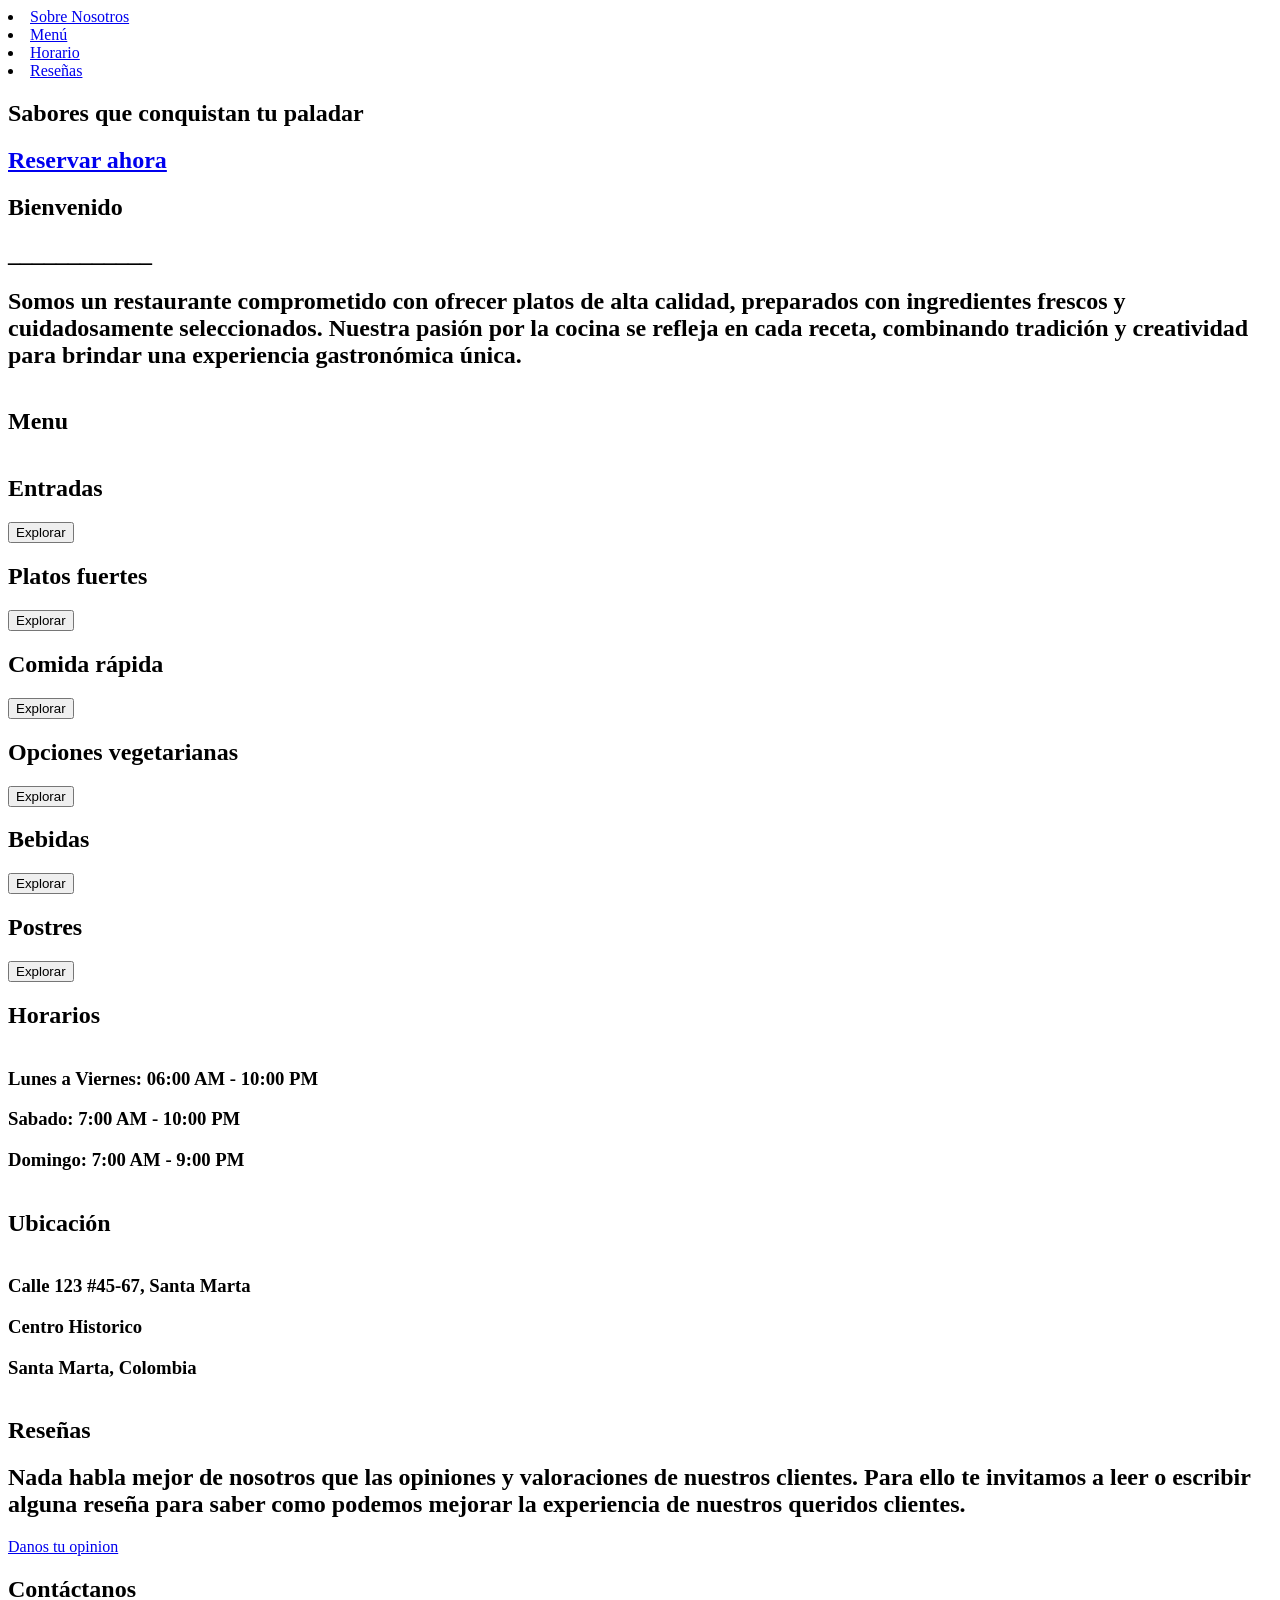
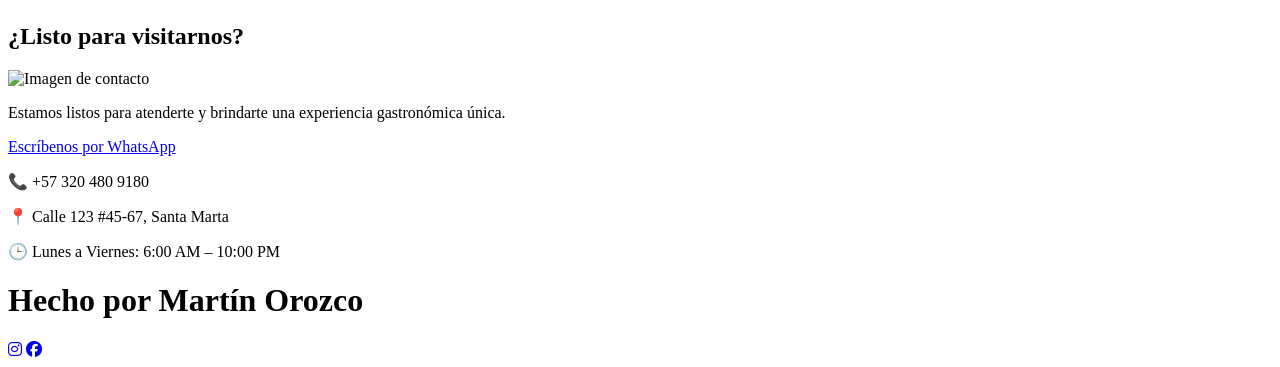
==== index.html @ 6fcb7ad1 "Add files via upload" ====
<html>
    <head>
<meta charset="UTF-8">
    <meta name="viewport" content="width=device-width, initial-scale=1.0">
     <title>Restaurante</title>
  <link rel="stylesheet" href="style/style.css">    
 <link rel="stylesheet" href="https://cdnjs.cloudflare.com/ajax/libs/font-awesome/6.5.1/css/all.min.css">
  <link rel="icon" href="imagenes/logo2.png">
</head>

    <header>

<img class="logo" src="imagenes/logo2.png" alt="">
<nav>
  <!--<li> <a href="">  inicio </a></li> -->
  <li> <a href="#about"> Sobre Nosotros </a> </li>
  <li> <a href="#menu">Menú </a></li>
  <li> <a href="#horario"> Horario </a></li>
  <li> <a href="#reseñas"> Reseñas </a></li>
  

</nav>
    </header>

    <body>
        <section class="inicio">
            <div>
          <!--   <h1>Restaurante Delicia</h1>-->
  <h2 class="titulo">Sabores que conquistan tu paladar</h2>
<a href="#contacto" class="btn">   <h2> Reservar ahora </h2> </a>
</div>       
</section>
   <section class="about" id="about">
        <div class="aboutp">
    
  <h1>Bienvenido</h1>
  <h1>____________</h1>
  

  <h2>
  Somos un restaurante comprometido con ofrecer platos de alta calidad, 
  preparados con ingredientes frescos y cuidadosamente seleccionados.
  Nuestra pasión por la cocina se refleja en cada receta, combinando
  tradición y creatividad para brindar una experiencia gastronómica única.
  </h2>

  </div>
  <img src="imagenes/cocineros.png" class="imagenposter" alt="">
</section>

<section class="menu menu_principal" id="menu">
  <h1>Menu</h1>
  <div class="comida">
  <div class="mincard">
<img src="imagenes/Comida entrada.jpg" class="foto" alt="">
<h1>Entradas</h1>

 <a href="Entradas.html"><button class="explorar">Explorar</button></a>
  </div>
    <div class="mincard">
<img src="imagenes/plato fuerte.webp" class="foto" alt="">
<h1>Platos fuertes</h1>

 <a href="platofuerte.html"><button class="explorar">Explorar</button></a>
  </div>
  </div>
  <div class="comida">
  
    <div class="mincard">
<img src="imagenes/comida rapida.webp" class="foto" alt="">
<h1>Comida rápida</h1>

 <a href="Comidarapida.html"><button class="explorar">Explorar</button></a>
  </div>
    <div class="mincard">
<img src="imagenes/vegetariano.avif" class="foto" alt="">
<h1>Opciones vegetarianas</h1>

 <a href="vegetariano.html"><button class="explorar">Explorar</button></a>
  </div>
  
  </div>
  
  
    <div class="comida">
  
    <div class="mincard">
<img src="imagenes/bebidas.jpg" class="foto" alt="">
<h1>Bebidas</h1>

 <a href="bebida.html"><button class="explorar">Explorar</button></a>
  </div>
    <div class="mincard">
<img src="imagenes/postres.jpg" class="foto" alt="">
<h1>Postres</h1>

 <a href="postres.html"><button class="explorar">Explorar</button></a>
  </div>
  
  </div>
</section>

<section class="informacion">
<section  class="info">
  <div class="card" id="horario">
    <h2>Horarios</h2>
 <div class="contenido">
 <img src="imagenes/Logo horario.png" class="cartel" alt="">  
  <div class="">
    <table>
      <thead> 
  <tr> <h3>Lunes a Viernes: 06:00 AM - 10:00 PM </h3></tr>
<tr> <h3>Sabado: 7:00 AM - 10:00 PM </h3></tr>
<tr> <h3>Domingo: 7:00 AM - 9:00 PM </h3></tr>  
</thead>
</table>
</div>
</div>
</div>
</section> 

<section  class="info">
  <div class="card">
   
  <h2>Ubicación</h2>
 <div class="contenido">
   <img src="imagenes/localizacion.png" class="cartel" alt="">
  <div class="">
    <table>
      <thead> 
  <tr><h3>Calle 123 #45-67, Santa Marta</h3></tr>
<tr> <h3> Centro Historico</h3></tr>
<tr>   <h3> Santa Marta, Colombia</h3></tr>  
</thead>
</table>
</div>
</div>
</div>
</section> 
</section>
<div>
  

 <section class="about" id="reseñas">
        
 
  <div>
   <img src="imagenes/Reseñas2.png" class="imagenposter" alt="">
  
   </div>

   <div class="about-content">
    
  <h1> Reseñas</h1>

  

  <h2>
Nada habla mejor de nosotros que las opiniones y valoraciones de nuestros clientes. Para ello te invitamos a leer o escribir alguna reseña para saber como podemos mejorar la experiencia de nuestros queridos clientes.
  
</h2>
  <a href="reseñas.html" class="btn "> Danos tu opinion</a>
  </div>
</section>






 <!-- <p>Nada habla mejor de nosotros que las opiniones y valoraciones de nuestros clientes. Para ello te invitamos a leer o escribir alguna reseña para saber como podemos mejorar la experiencia de nuestros queridos clientes.</p>
    <a href="reseñas.html" class="btn"> Danos tu opinion</a>
 

</div>
<div class="poster">
  <div>
  <img src="imagenes/Reseñas2.png" class="imgcontact" alt=""> -->






<section class="contacto">  
  <h1>Contáctanos</h1>
    <h1>¿Listo para visitarnos?</h1>
<div id="contacto" class="contact">
  
  <div class="contact-container">

    
<div>
    <img class="imgcontact" src="imagenes/Telefono.png"  alt="Imagen de contacto">
      <p class="mensaje">
      Estamos listos para atenderte y brindarte una experiencia gastronómica única.
    </p>

  
 <a href="https://web.whatsapp.com/"  class="btn whatsapp">
   Escríbenos por WhatsApp
</a>
 
   
</div>
  </div>
 <div class="datos">
    <div class="data">
   <p>📞 +57 320 480 9180</p>
   </div>
   <div class="data">
    <p>📍 Calle 123 #45-67, Santa Marta</p>
    </div>
    <div class="data">
    <p>🕒 Lunes a Viernes: 6:00 AM – 10:00 PM</p>
</div>
</div>
 


   
</div>
</section>


    </body>
    <footer>
        <h1>Hecho por Martín Orozco</h1>
<div class="redes">
 <a href="https://www.instagram.com/estebanorozcocabra/"><li class="fa-brands fa-instagram">   </li></a>
 <a href="https://www.facebook.com/profile.php?id=61590106241852"> <li class="fa-brands fa-facebook">  </li></a>
</div>
      </footer>
</html>
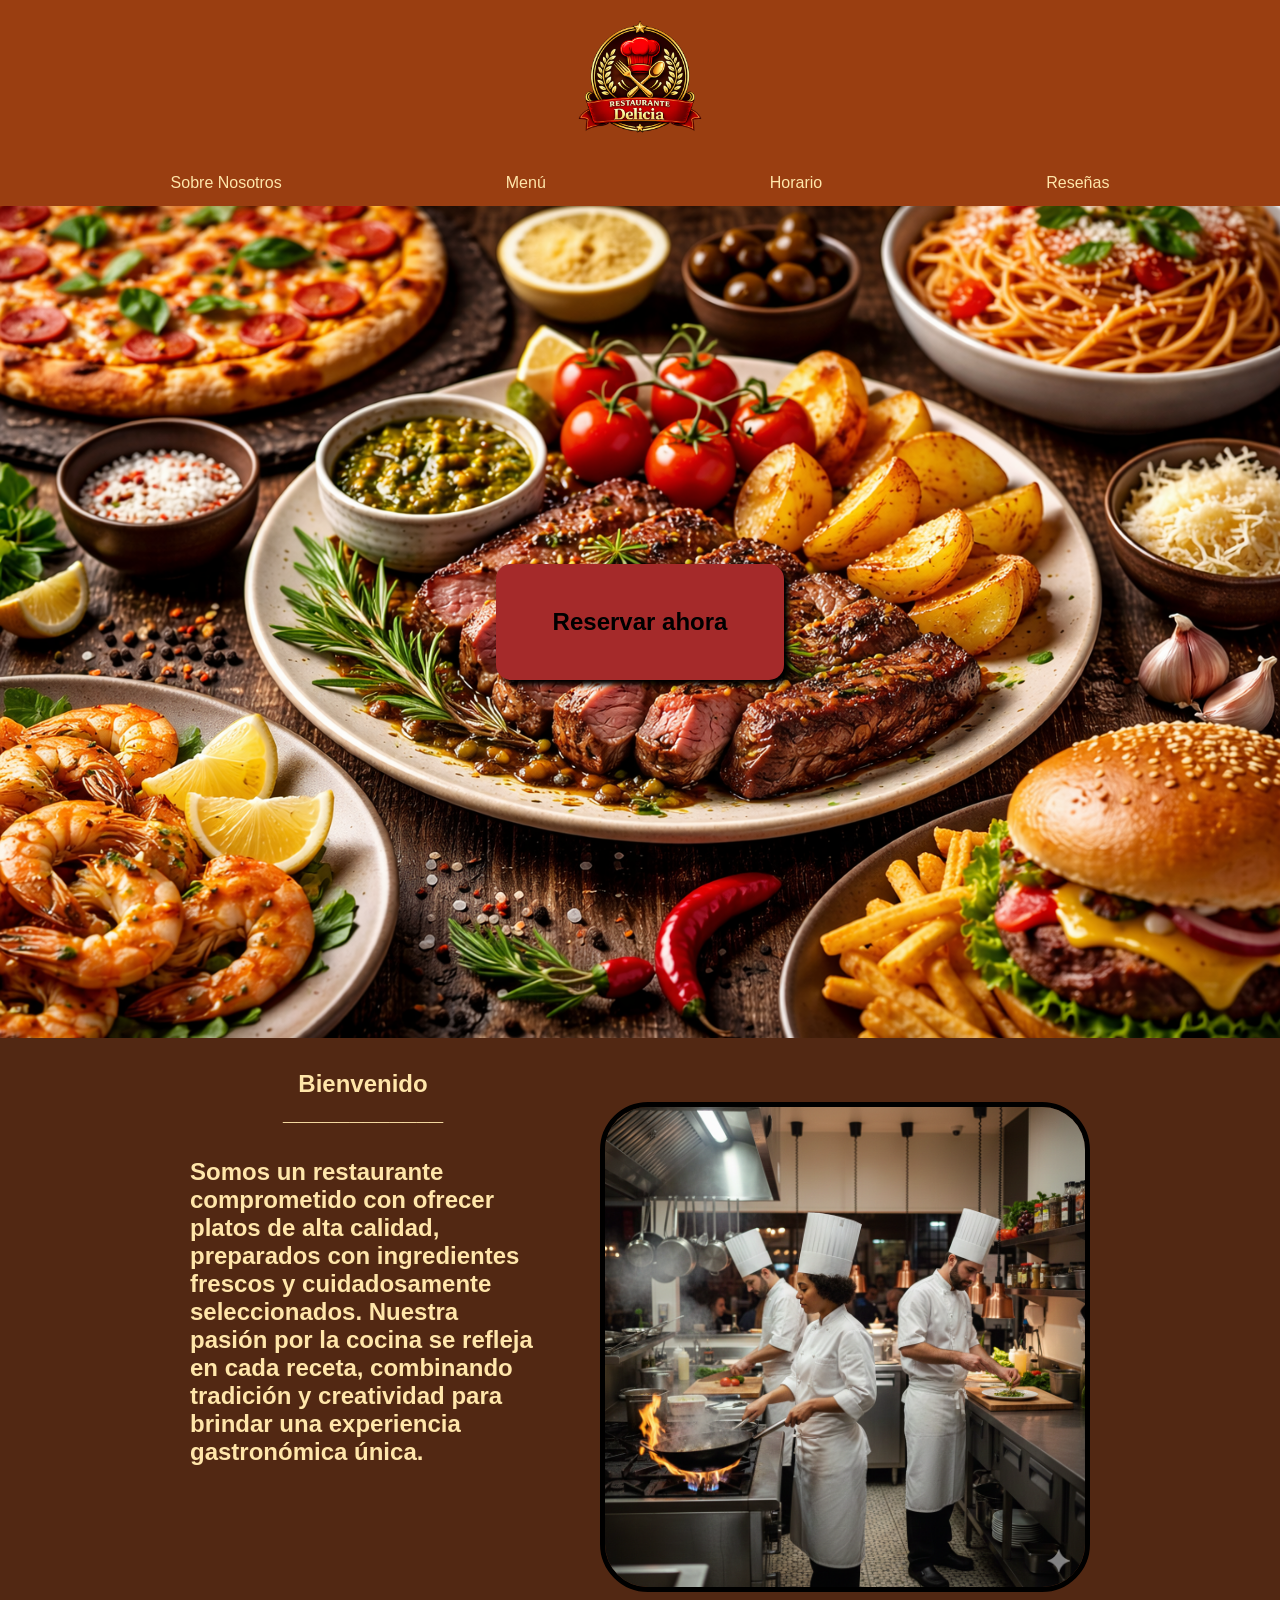
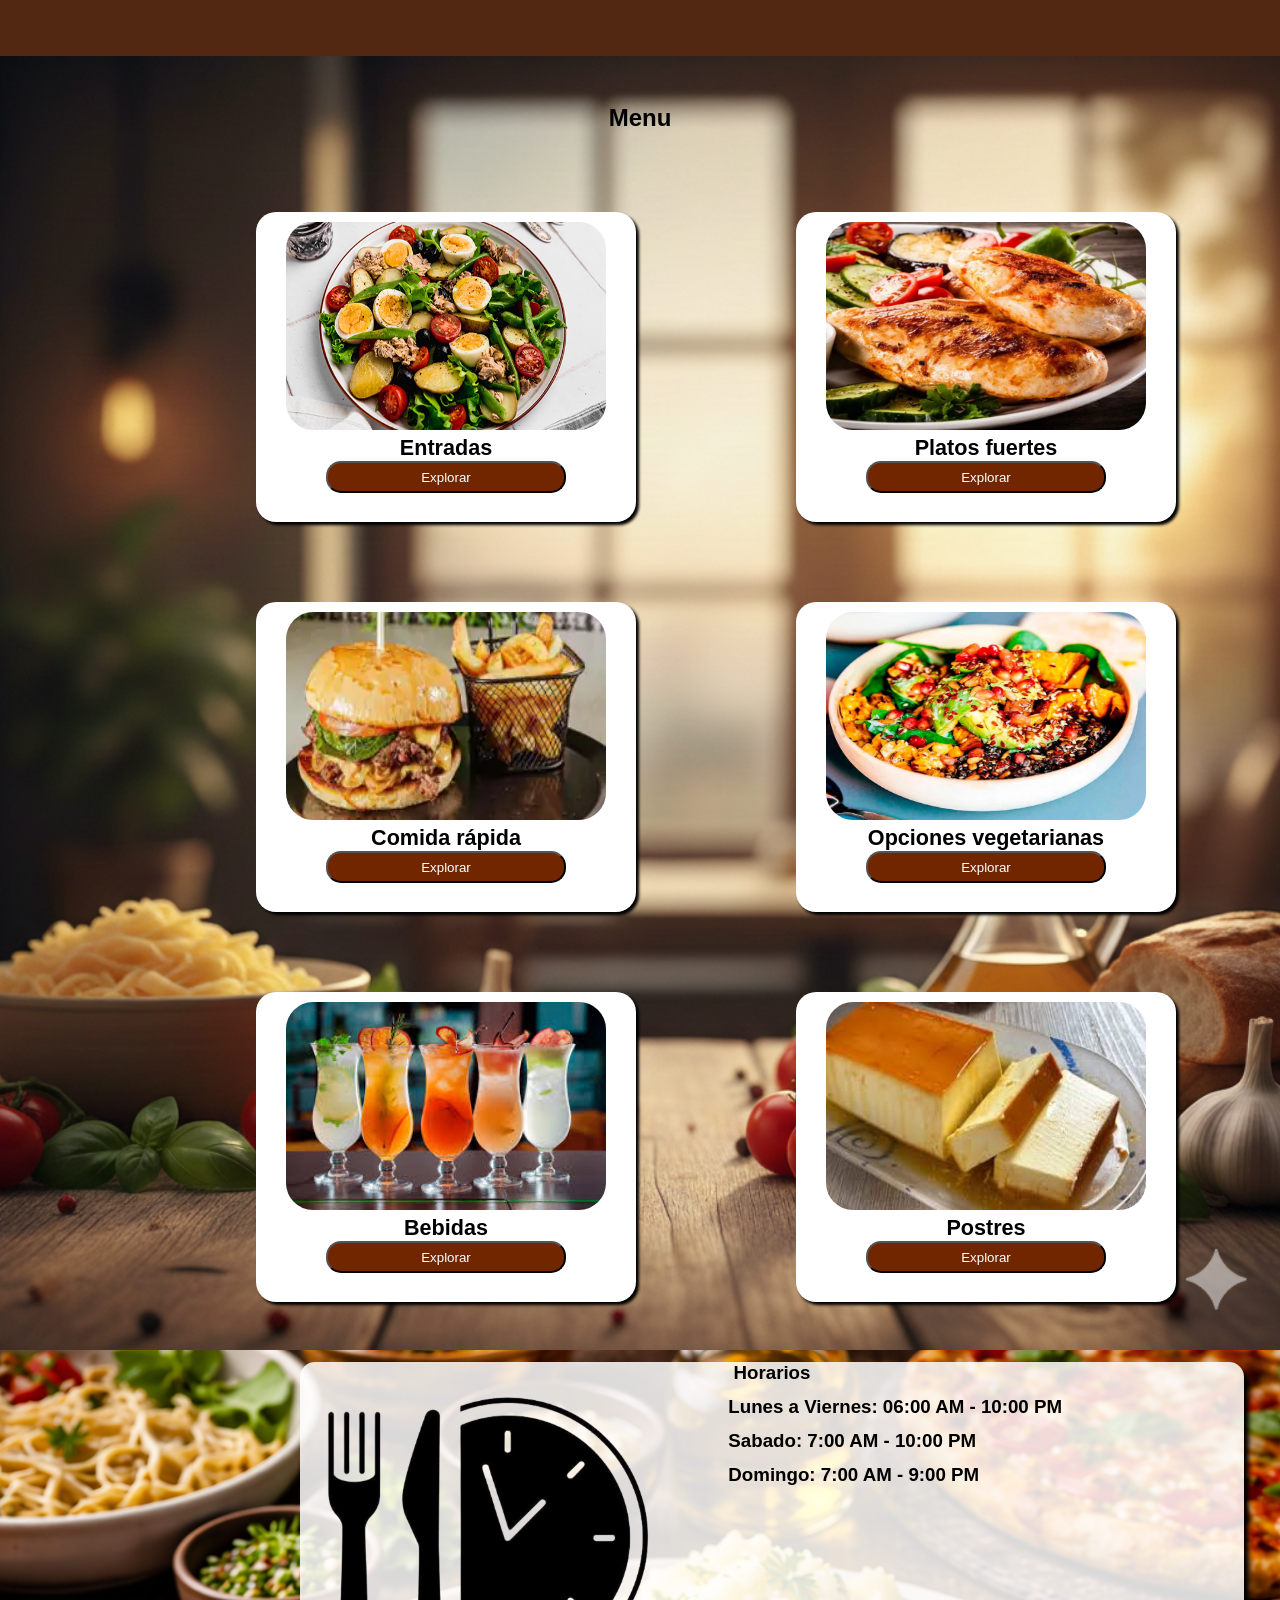
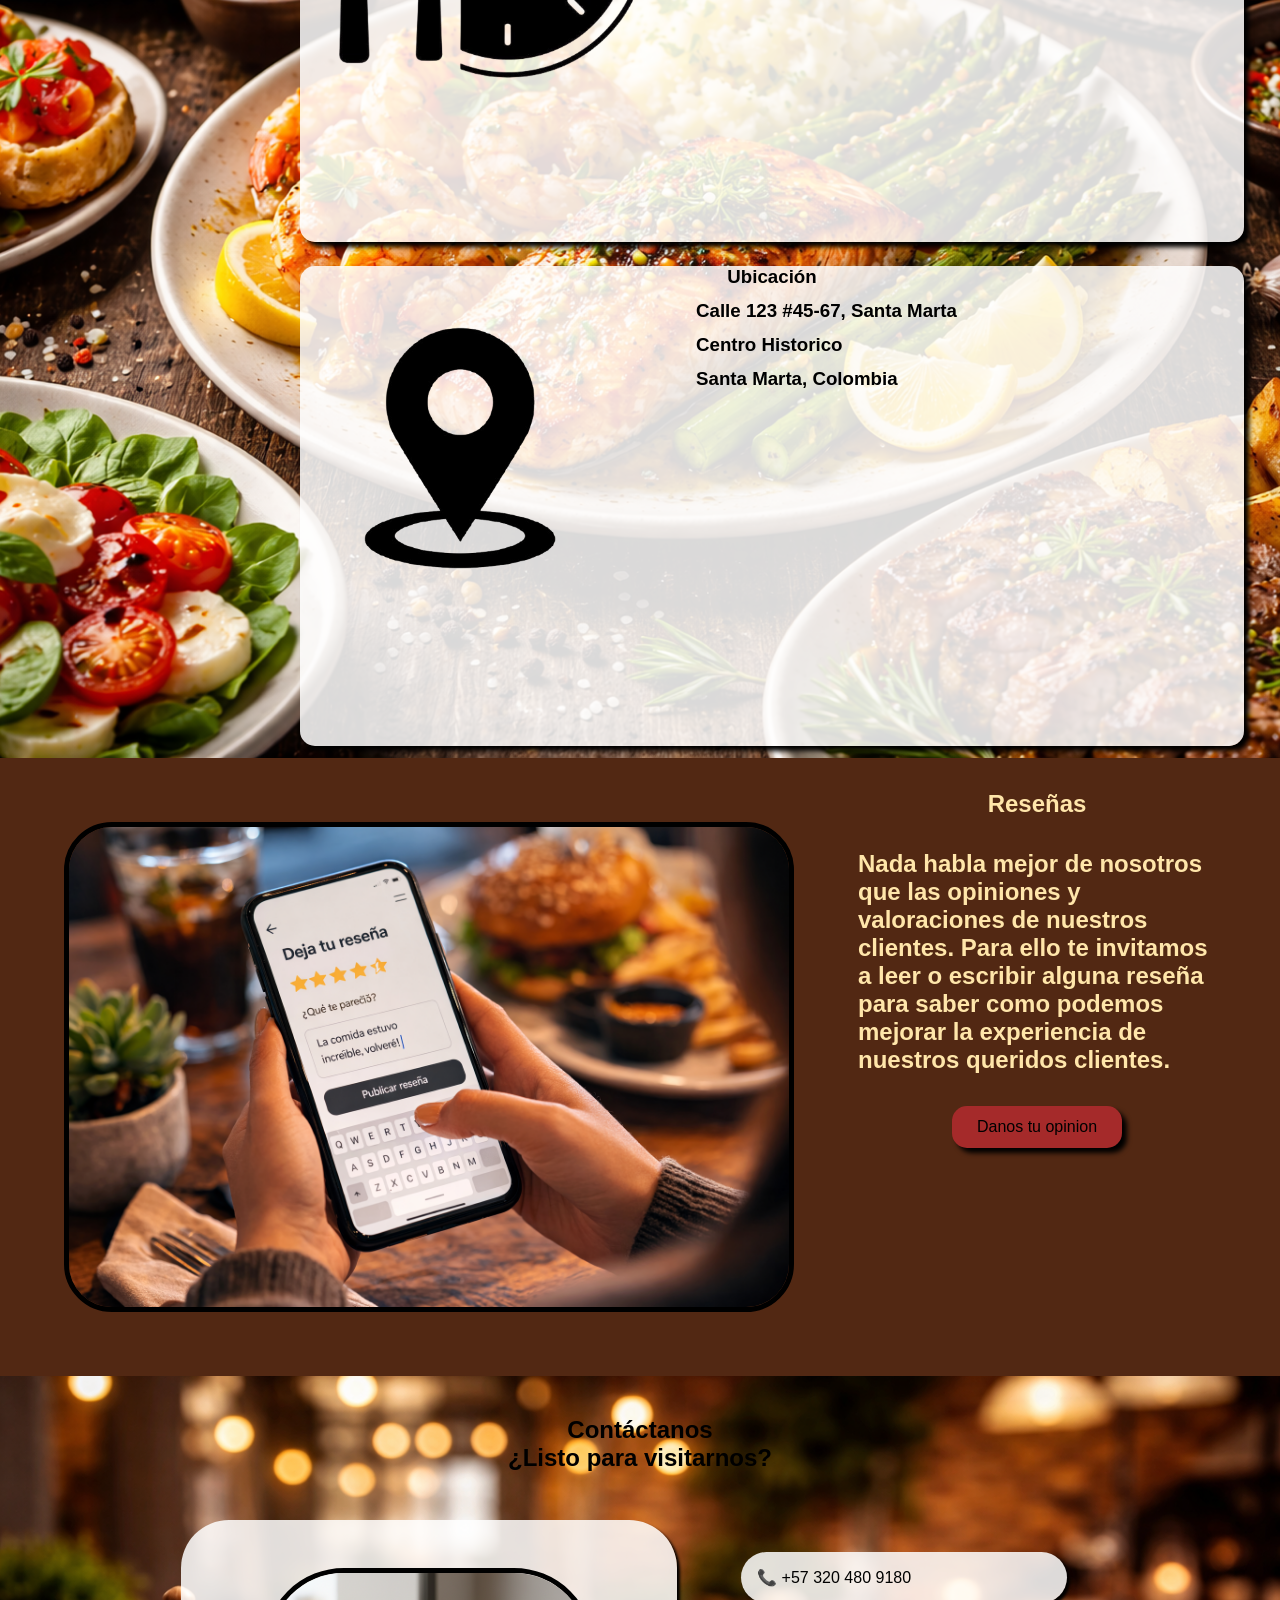
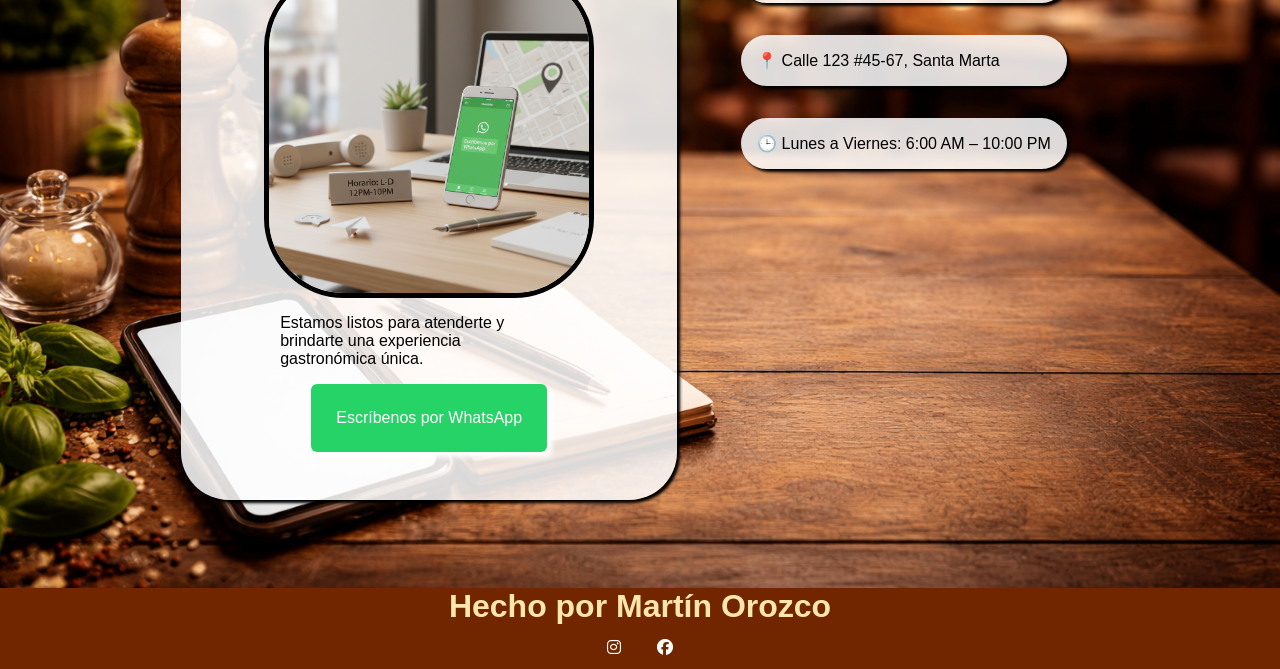
==== commit 525d9fb4: "Add files via upload" ====
--- a/index.html
+++ b/index.html
@@ -26,7 +26,7 @@
         <section class="inicio">
             <div>
           <!--   <h1>Restaurante Delicia</h1>-->
-  <h2 class="titulo">Sabores que conquistan tu paladar</h2>
+ 
 <a href="#contacto" class="btn">   <h2> Reservar ahora </h2> </a>
 </div>       
 </section>
@@ -103,7 +103,7 @@
 <section class="informacion">
 <section  class="info">
   <div class="card" id="horario">
-    <h2>Horarios</h2>
+    <h1>Horarios</h1>
  <div class="contenido">
  <img src="imagenes/Logo horario.png" class="cartel" alt="">  
   <div class="">
@@ -122,7 +122,7 @@
 <section  class="info">
   <div class="card">
    
-  <h2>Ubicación</h2>
+  <h1>Ubicación</h1>
  <div class="contenido">
    <img src="imagenes/localizacion.png" class="cartel" alt="">
   <div class="">
--- a/style/style.css
+++ b/style/style.css
@@ -0,0 +1,598 @@
+*{
+    margin: 0;
+    padding: 0%;
+    font-family: Tahoma, Verdana, sans-serif;
+}
+/* Etiquetas de texto*/
+h1 {
+    
+    text-align: center;
+    
+}
+h2 {
+    margin: 2rem;
+}
+.titulo {
+    color: rgb(255, 225, 57);
+    font-size: 30px;
+}
+h3 {
+    margin: 12px;
+}
+h4 {
+    color: #9a3e11;
+}
+a{
+    color: rgb(255, 230, 170);
+    text-decoration: none;
+}
+
+p {
+    gap: 2rem;
+    padding: 1rem;
+    
+}
+tr {
+    gap: 122rem;
+    text-align: center;
+   
+
+}
+
+/*Tabla*/
+.contenedor-tabla{
+    max-width: 900px;
+  margin: auto;
+}
+
+table {
+  width: 100%;
+  height: 100% auto;
+   border-radius: 112rem;
+    border-collapse: collapse;
+}
+thead {
+    justify-content: center;
+    align-items: center;
+    text-align: center;
+  background-color: #9a3e11;
+  color: white;
+  
+}
+
+tbody tr {
+  transition: 0.3s ease;
+}
+
+/* Efecto hover */
+tbody tr:hover {
+  background-color: #f5f5f5;
+}
+
+/* Filas alternas (estilo moderno) */
+tbody tr:nth-child(even) {
+ background-color: rgba(255, 255, 255, 0.85);
+}
+tbody tr:nth-child(odd) {
+  background-color: rgba(255, 255, 255, 0.85);
+}
+th {
+padding: 15px;
+font-weight: bold;
+  letter-spacing: 1px; 
+ 
+}
+
+td {
+
+  text-align: center;
+  border-bottom: 1px solid #eee;
+}
+
+.opiniones{
+    background-color: #1ebe5d;
+}
+nav {
+    display: flex;
+     justify-content: center;
+     gap: 12rem;
+    
+}
+li {
+  display: block;
+    color: white;
+    text-align: center;
+    padding: 14px 16px;
+    text-decoration: none;
+  
+}
+span{
+    display: grid;
+    margin: 12px;
+    background-color: rgb(105, 35, 35);
+    border-radius: 7rem;
+   
+}
+
+/*Logo*/
+.logo{
+    width: 15rem;
+    height: 10rem;
+}
+
+/*Secciones*/
+header{
+    text-align: center;
+    background-color: rgb(154, 62, 17);
+}
+
+.inicio {
+     display: flex;
+    justify-content: center;   /* Centra horizontalmente */
+    align-items: center;       /* Centra verticalmente */
+    
+    text-align: center;
+
+    background-image: url('../imagenes/fondo.png');
+    background-repeat: no-repeat;
+    background-size: cover;
+    background-position: center;
+
+    height: 52rem;
+    margin: 0;
+    
+}
+.about{
+    display: flex;
+   text-align: left;
+justify-content: center;
+       background-color: rgb(82, 40, 19);
+     padding: 2rem;
+     color: rgb(255, 230, 170);
+   
+}
+.reseñas {
+   background-color: rgb(82, 40, 19);
+     padding: 2rem;
+     color: rgb(255, 230, 170); 
+     align-items: center;
+     justify-content: center;
+    }
+
+    .poster {
+        justify-content: center;
+        align-items: center;
+        text-align: center;
+        
+    }
+.aboutp{
+    width: 410px;
+    justify-content: center;
+    flex-direction: column;
+    
+}
+.about-content {
+  display: flex;
+  width: 490px;
+  flex-direction: column; 
+  align-items: center; /* Alinea todo a la izquierda */
+  
+}
+.informacion{
+justify-content: center;   /* Centra horizontalmente */
+    align-items: center;  
+    background-image: url('../imagenes/fondo2.png');
+    background-repeat: no-repeat;
+    background-size: cover;
+    background-position: center;
+ 
+  
+}
+
+.comentar {
+    background-image: url('../imagenes/Fondo\ reseña.png');
+     background-repeat: no-repeat;
+    background-size: cover;
+    background-position: center;
+    display: grid;
+    
+   
+}
+
+.contenido-reseña {
+    display: grid;
+    width: 52rem;
+    padding: 4rem;
+    gap: 3rem;
+    align-items: center;
+   padding-left: 20rem;
+}
+.mensaje{
+    display: grid;
+    
+     align-items: left;
+    text-align: left;
+    justify-content: left;
+    gap: 4rem;
+}
+input {
+    width: 20rem;
+    border-radius: 2px;
+}
+.menu{
+   display: grid;
+   padding: 3rem;
+    gap: 5rem;
+    
+ 
+ 
+}
+.menu_principal {
+      background-image: url('../imagenes/fondo11.png');
+         background-repeat: no-repeat;
+    background-size: cover;
+    background-position: center;
+}
+.entrada{
+   
+      background-image: url('../imagenes/entrada/Menu entradas.png');
+    background-repeat: no-repeat;
+    background-size: cover;
+    background-position: center;
+ 
+}
+
+.Plato_fuerte{
+  
+      background-image: url('../imagenes/Plato fuerte/Menu\ comida\ fuerte.png');
+    background-repeat: no-repeat;
+    background-size: cover;
+    background-position: center;
+ 
+}
+.comida_rapida{
+  
+      background-image: url('../imagenes/Comida rapida/Menu\ comida\ rapida.png');
+    background-repeat: no-repeat;
+    background-size: cover;
+    background-position: center;
+ 
+}
+.bebida{
+  
+      background-image: url('../imagenes/Bebida/Menu\ bebidas.png');
+    background-repeat: no-repeat;
+    background-size: cover;
+    background-position: center;
+ 
+}
+.vegetariano{
+   
+      background-image: url('../imagenes/vegetariano/Menu\ vegetariano.png');
+    background-repeat: no-repeat;
+    background-size: cover;
+    background-position: center;
+ 
+}
+.postre{
+
+      background-image: url('../imagenes/postre/Menu\ postre.png');
+    background-repeat: no-repeat;
+    background-size: cover;
+    background-position: center;
+ 
+}
+.comida {
+    display: flex;
+    gap: 10rem;
+    padding-left: 13rem;
+}
+.foodcard {
+   
+    flex-direction: column;
+    align-items: center;
+    gap: 18px; /* Espacio entre foto, nombre y teléfono */
+      display: block; /* Cambiado de grid a block para textos simples */
+    width: 370px;
+    height: 400px;
+    text-align: center;
+    justify-content: center;
+   margin: 2rem;
+    background-color: rgb(255, 255, 255);
+    box-shadow: 3px 3px 3px;
+    border-radius: 20px;
+    border: 2px solid orange;
+    font-size: 0.9rem; 
+}
+
+.catalogo {
+   display: flex;
+   align-items: center;
+   justify-content: center;
+}
+.contacto {
+    background-image: url('../imagenes/contactanos.png');
+    background-repeat: no-repeat;
+    background-size: cover;
+    background-position: center;
+
+    padding: 40px 20px;
+
+    display: flex;
+    flex-direction: column;
+    align-items: center; /* centra todo */
+}
+.contact-container {
+ display: grid;
+    padding: 3rem;
+   
+    border-radius: 3rem;
+      background-color: rgb(182, 121, 40);
+       justify-content: center;   /* Centra horizontalmente */
+    align-items: center;       /* Centra verticalmente */
+        background-color: rgba(255, 255, 255, 0.85);
+    text-align: center;
+    width: 25rem;
+    box-shadow: 3px 3px 3px;
+
+    
+}
+.contact {
+    display: flex;
+    padding: 3rem;
+    gap: 2rem;
+ max-width: 1000px;
+    margin: 0 auto;
+    
+    
+}
+.mensaje{
+    width: 17rem;
+}
+.datos{
+    padding-bottom: 12rem;
+}
+.data {
+    background-color: rgba(255, 255, 255, 0.85);
+    border-radius: 5rem;
+    margin: 2rem;
+    box-shadow: 3px 3px 3px;
+}
+
+.chefsection{
+       background-color: #ff5f0f;
+    display: flex;
+    justify-content: center;   /* Centra horizontalmente */
+    align-items: center;
+    text-align: center;
+flex-direction: column;
+}
+.chefs{
+display: flex;
+    gap: 2rem; /* Un gap más moderado para que quepa en pantallas normales */
+    justify-content: center;
+    flex-wrap: wrap; /* Para que sea responsive si la pantalla es pequeña */
+    margin-top: 30px; /* Espacio entre el título H1 y las tarjetas */
+}
+
+.mincard {
+    display: flex;
+    flex-direction: column;
+    align-items: center;
+    gap: 18px; /* Espacio entre foto, nombre y teléfono */
+      display: block; /* Cambiado de grid a block para textos simples */
+    width: 370px;
+    height: 300px;
+    text-align: center;
+    justify-content: center;
+    padding: 5px;
+    background-color: rgb(255, 255, 255);
+    box-shadow: 3px 3px 3px;
+    border-radius: 20px;
+    font-size: 0.9rem;
+    
+    
+}
+
+
+footer {
+    text-align: center;
+    color: rgb(255, 230, 170);
+    background-color: rgb(113, 38, 0);
+}
+.btn {
+    border-radius: 15px;
+    background-color: brown;
+  display: inline-block;
+    padding: 12px 25px;
+color:black;
+box-shadow: 5px 5px 5px;
+}
+
+.explorar {
+    background-color: rgb(113, 38, 0);
+    color: white;
+    height: 2rem;
+    width: 15rem;
+      border-radius: 15px;
+      
+}
+.whatsapp{
+    display: inline-block;
+    padding:  25px;
+    background-color: #25D366;
+    color: white;
+    text-decoration: none;
+    border-radius: 6px;
+    
+    transition: 0.3s;
+}
+.titulo{
+    margin-top: 12rem;
+}
+.info {
+    display: flex;
+    align-items: center;
+padding: 12px;
+margin-left: 18rem;
+gap: 12rem;
+
+}
+
+.card {
+    background-color: rgba(255, 255, 255, 0.85);
+    height: 30rem;
+    width: 59rem;
+    align-items: center;
+    border-radius: 15px;
+    box-shadow: 5px 5px 5px;
+}
+.cartel{
+    height: 20rem;
+    
+    
+}
+
+.redes{
+    gap:14rem;
+    color: rgb(255, 230, 170);
+}
+.min-footer {
+    background-color: rgb(127, 28, 28);
+    border-radius: 5rem;
+    text-align: center;
+
+}
+
+.imagenposter {
+    border-radius: 3rem;
+    border: 5px solid black;
+    margin: 2rem;    
+    height: 30rem;
+   
+}
+.imgcontact {
+     border-radius: 5rem;
+    border: 5px solid black;
+    height: 20rem;
+    
+}
+
+.foto{
+    height: 13rem;
+    width: 20rem;
+    border-radius: 2rem;
+    border: 5px white solid;
+    
+ 
+}
+
+
+.modal {
+  display: none; /* Oculto por defecto */
+  position: fixed;
+  z-index: 1;
+  left: 0;
+  top: 0;
+  width: 100%;
+  height: 100%;
+  background-color: rgba(0,0,0,0.6);
+    align-items: center;
+  justify-content: center;
+}
+
+/* Contenido del modal */
+.contenido2{
+    display: flex;
+  gap: 30px;
+
+}
+
+.modal-contenido {
+  background-color: #fff;
+  margin: 10% auto;
+  padding: 10px;
+  width: 940px;
+  height: 510px;
+  display: flex;
+  align-items: flex-start;
+  justify-content: flex-start;
+  border-radius: 8px;
+  text-align: left;
+}
+.foto-modal {
+     height: 23rem;
+    width: 20rem;
+    border-radius: 2rem;
+    border: 5px black solid;
+    margin-top: 4rem;
+}
+.displayimg {
+    display: grid;
+}
+/* Botón cerrar */
+.cerrar {
+     background-color: rgb(113, 38, 0);
+    color: white;
+    height: 2rem;
+    width: 15rem;
+      border-radius: 15px;
+  font-size: 20px;
+  cursor: pointer;
+  
+}
+/*.descripcion{
+    text-align: left;
+}*/
+.info {
+     display: flex;
+  flex-direction: column;
+  align-items: flex-start; /* 🔥 fuerza alineación izquierda */
+  gap: 5px;
+  text-align: left;
+  color: black
+}
+
+.texto-modal {
+      display: flex;
+  flex-direction: column;
+  align-items: flex-start; /* 🔥 esto es lo importante */
+  width: 100%;
+  text-align: left;
+}
+.comprar{
+      background-color: rgb(113, 38, 0);
+    color: white;
+    height: 2rem;
+    width: 15rem;
+      border-radius: 15px;
+  font-size: 20px;
+  cursor: pointer;
+}
+.botones {
+    display: flex;
+    gap: 1rem;
+}
+.contenido {
+    display: flex;
+    gap:4rem;
+    height: 21rem;
+}
+/* hover */
+a:hover {
+    opacity: 0.8;
+}
+
+.mincard:hover {
+transform: scale(1.1);
+      transition: 10s;
+}
+.data:hover {
+      transform: scale(1.1);
+      transition: 10s;
+}
+
+.whatsapp:hover {
+    background-color: #1ebe5d;
+    transform: scale(1.05);
+}
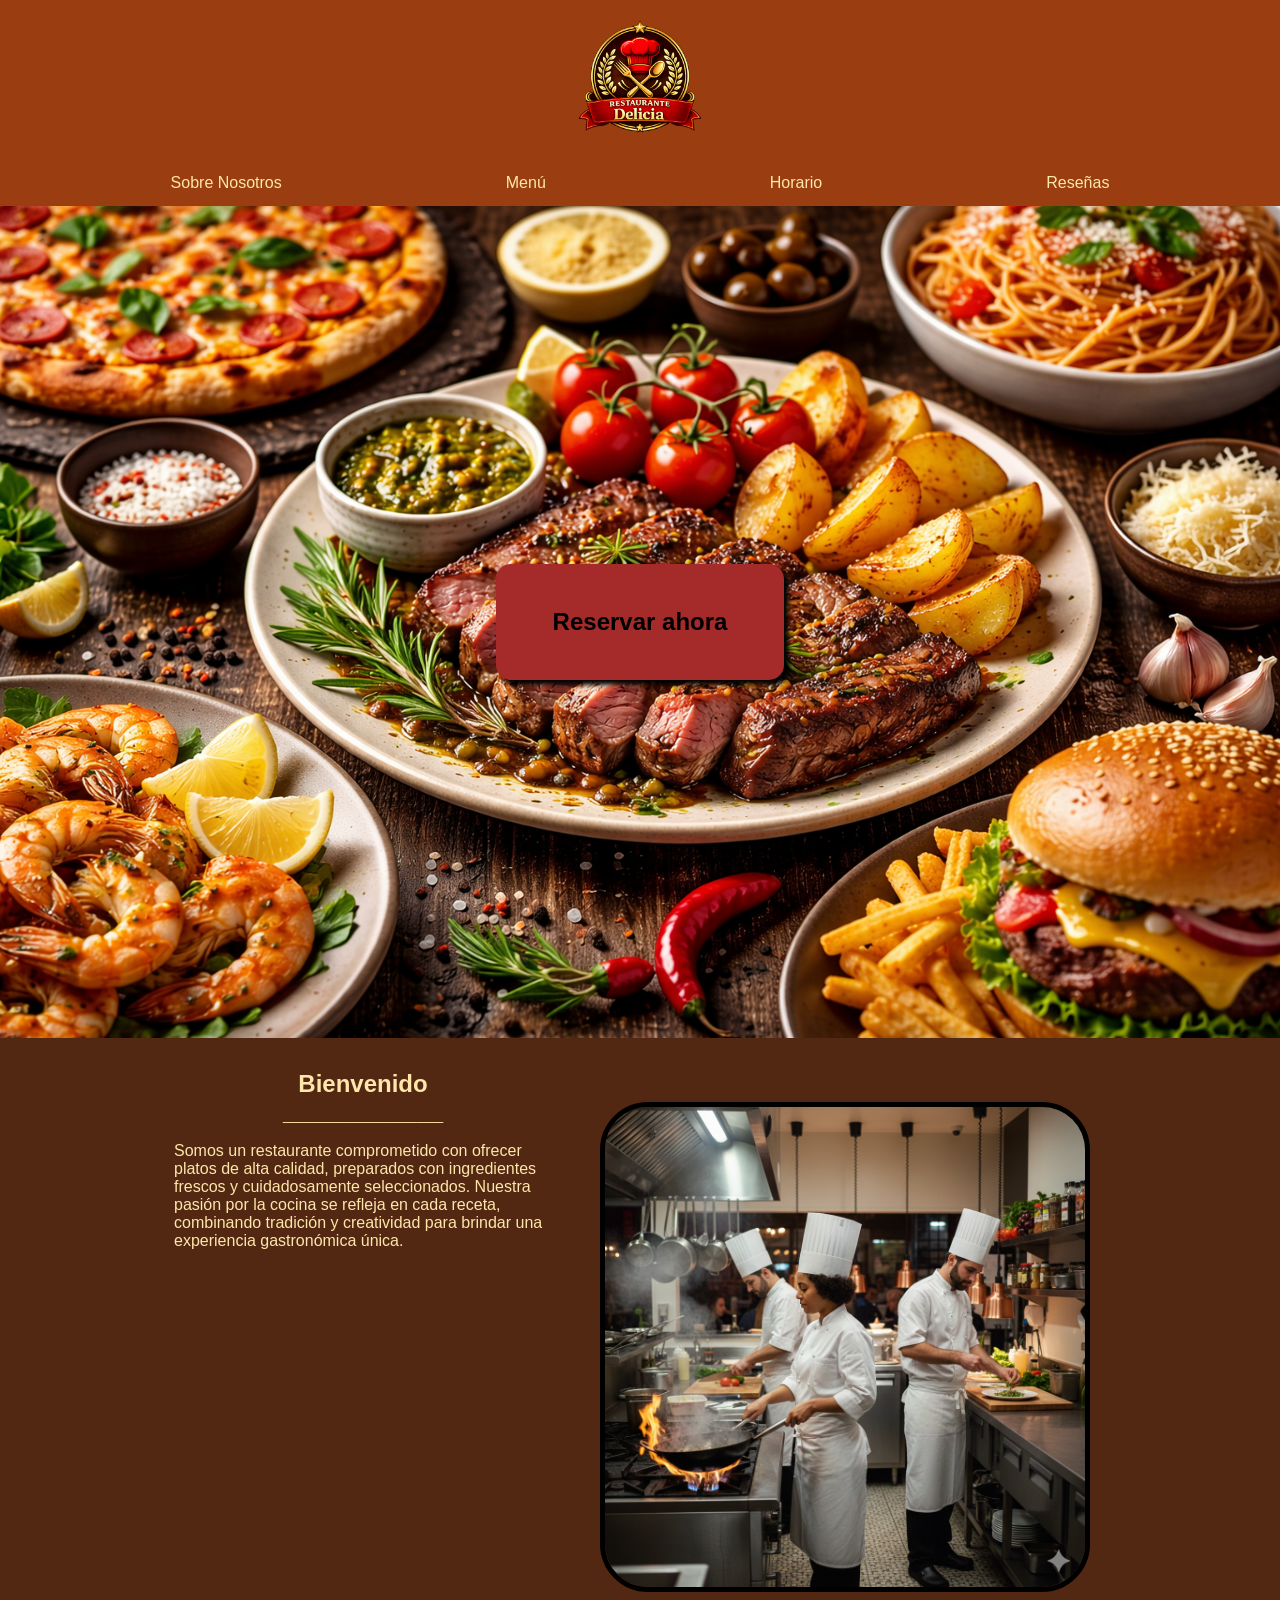
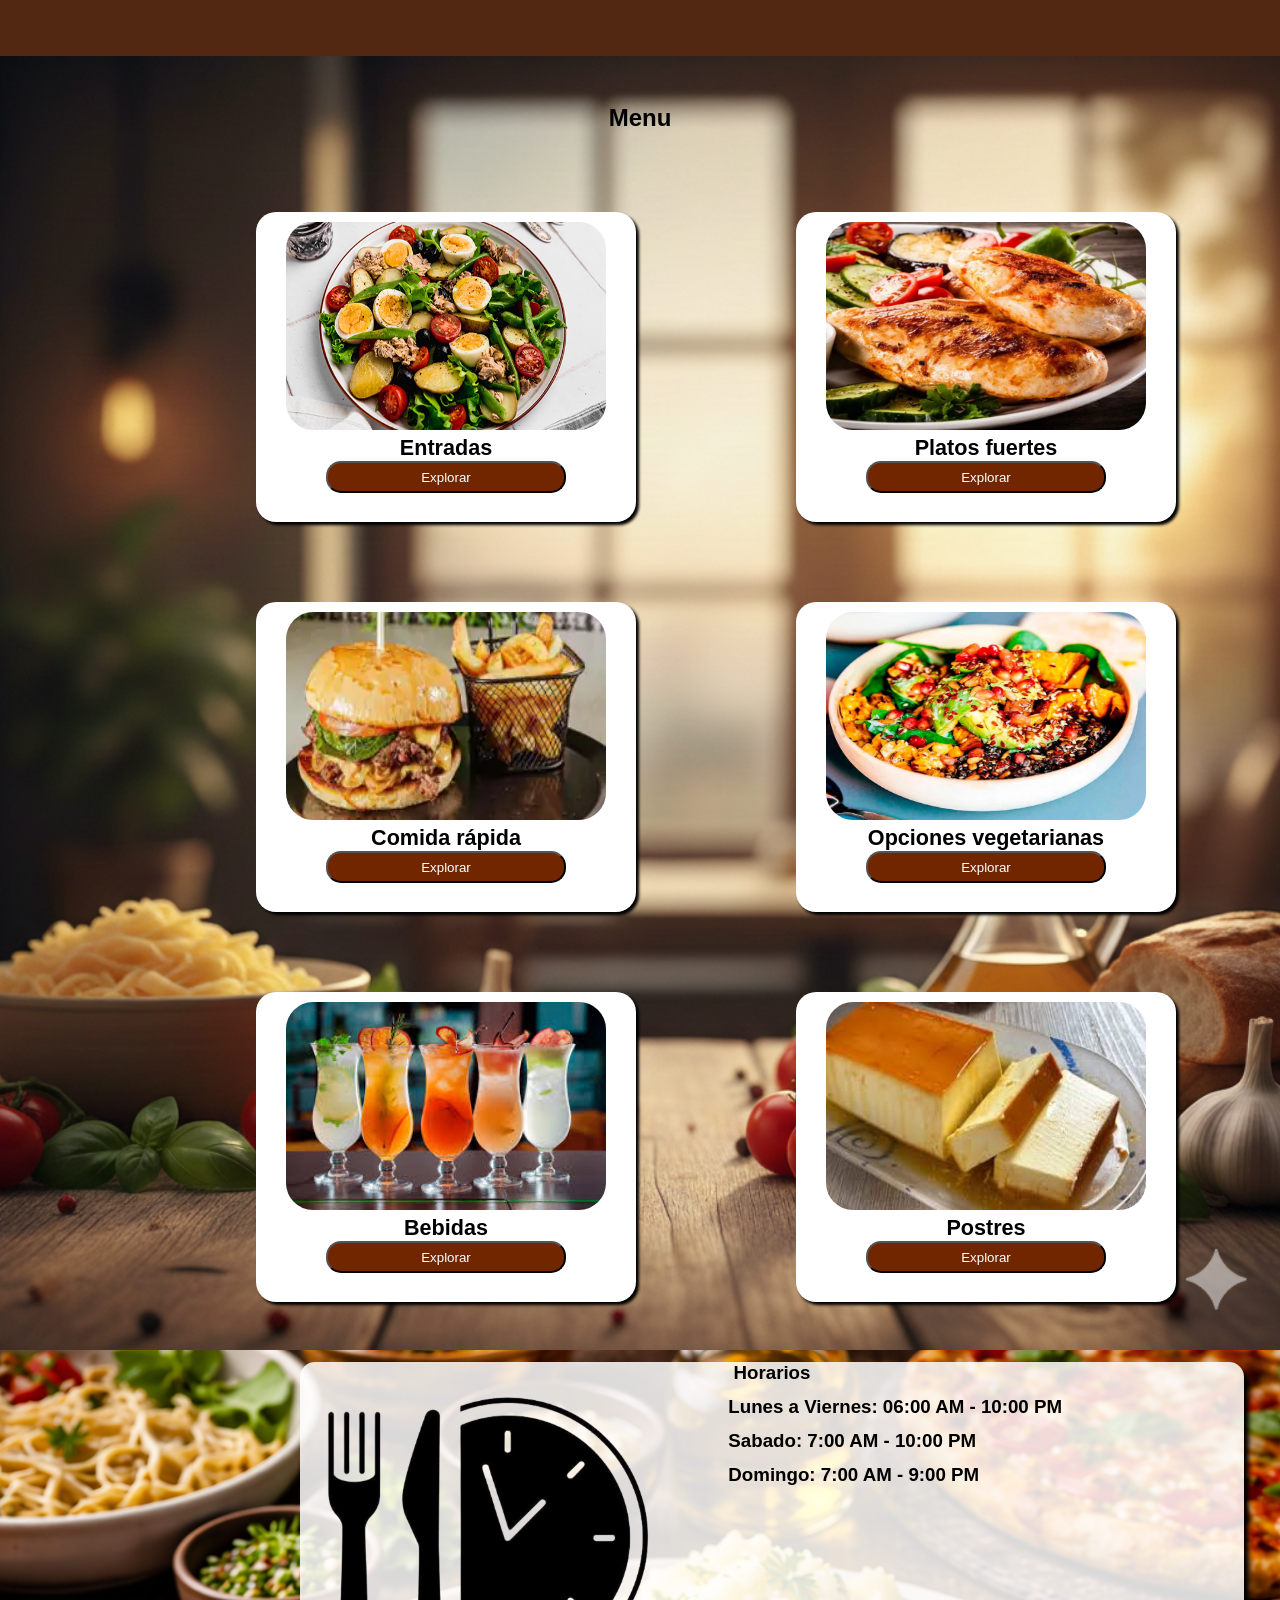
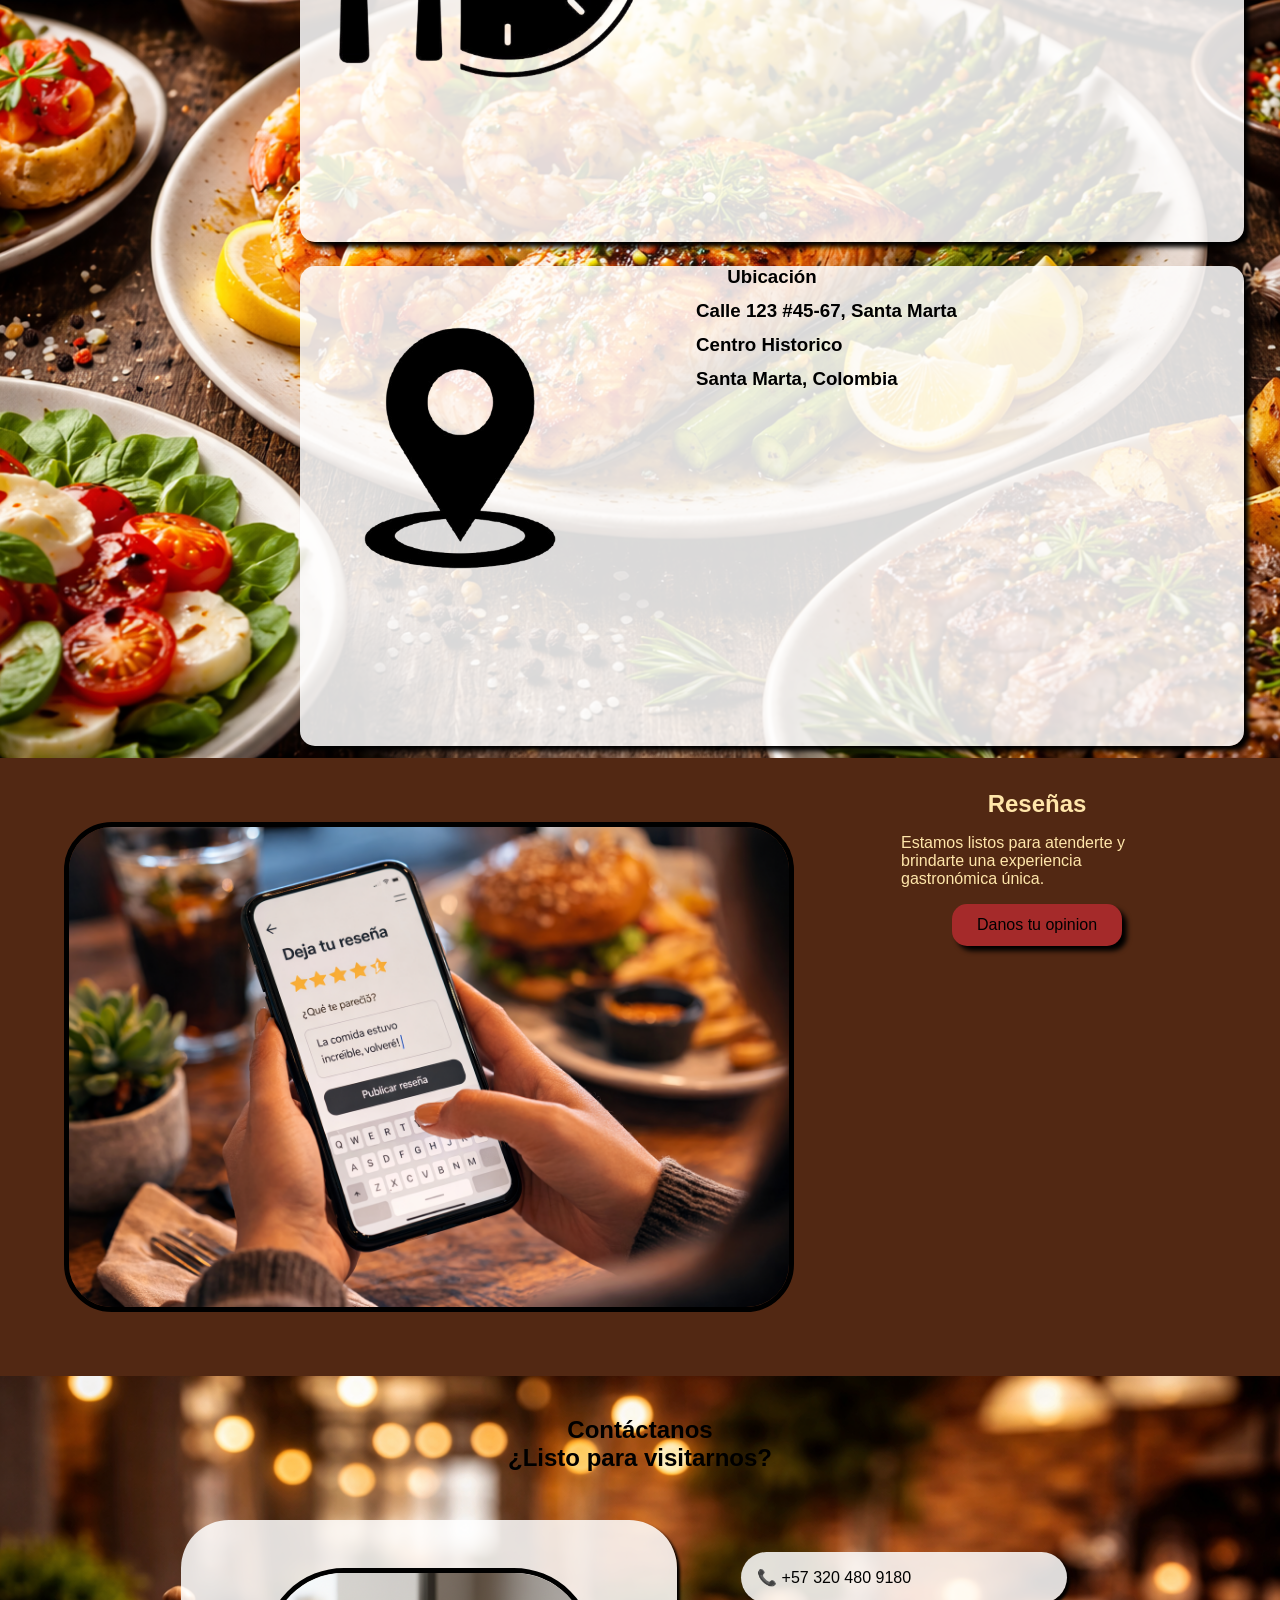
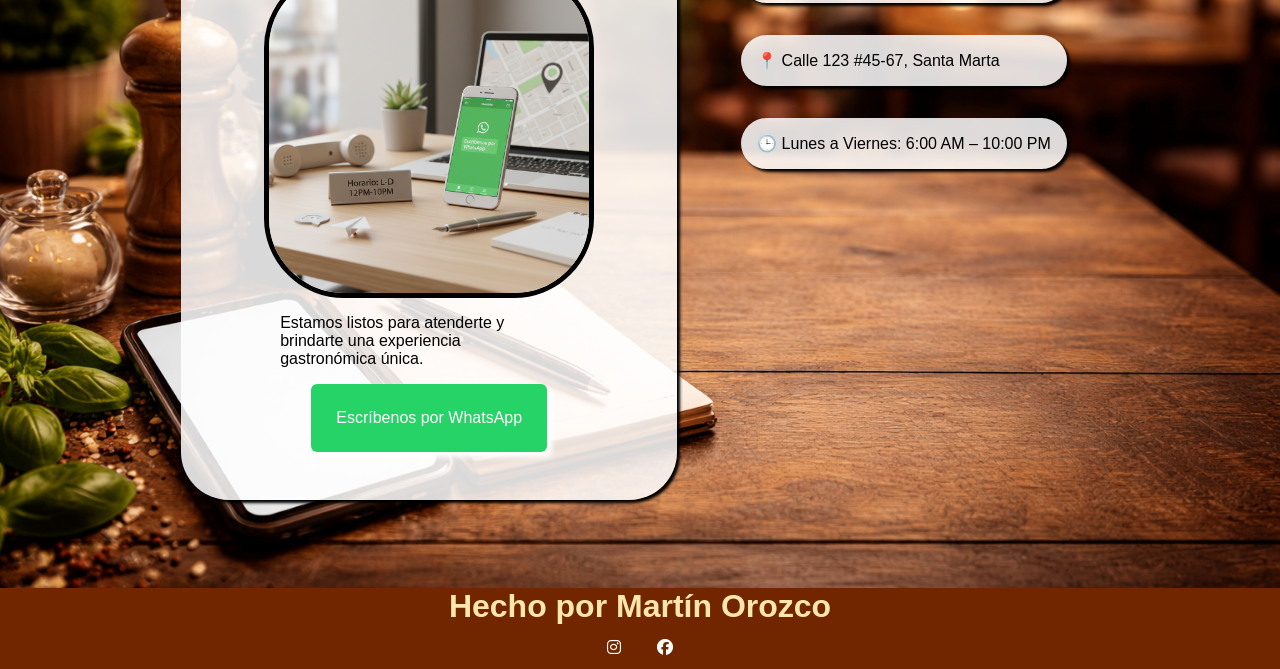
==== commit d5314f51: "actualizacion" ====
--- a/index.html
+++ b/index.html
@@ -37,12 +37,12 @@
   <h1>____________</h1>
   
 
-  <h2>
+  <p>
   Somos un restaurante comprometido con ofrecer platos de alta calidad, 
   preparados con ingredientes frescos y cuidadosamente seleccionados.
   Nuestra pasión por la cocina se refleja en cada receta, combinando
   tradición y creatividad para brindar una experiencia gastronómica única.
-  </h2>
+  </p>
 
   </div>
   <img src="imagenes/cocineros.png" class="imagenposter" alt="">
@@ -155,10 +155,9 @@
 
   
 
-  <h2>
-Nada habla mejor de nosotros que las opiniones y valoraciones de nuestros clientes. Para ello te invitamos a leer o escribir alguna reseña para saber como podemos mejorar la experiencia de nuestros queridos clientes.
-  
-</h2>
+ <p class="mensaje">
+      Estamos listos para atenderte y brindarte una experiencia gastronómica única.
+    </p>
   <a href="reseñas.html" class="btn "> Danos tu opinion</a>
   </div>
 </section>
@@ -231,4 +230,4 @@
  <a href="https://www.facebook.com/profile.php?id=61590106241852"> <li class="fa-brands fa-facebook">  </li></a>
 </div>
       </footer>
-</html>+</html>
--- a/style/style.css
+++ b/style/style.css
@@ -2,7 +2,9 @@
     margin: 0;
     padding: 0%;
     font-family: Tahoma, Verdana, sans-serif;
-}
+    
+}
+
 /* Etiquetas de texto*/
 h1 {
     
@@ -216,7 +218,8 @@
     gap: 4rem;
 }
 input {
-    width: 20rem;
+    width: 40%;
+    box-sizing: border-box;
     border-radius: 2px;
 }
 .menu{
@@ -521,11 +524,10 @@
   text-align: left;
 }
 .foto-modal {
-     height: 23rem;
+    height: 13rem;
     width: 20rem;
     border-radius: 2rem;
-    border: 5px black solid;
-    margin-top: 4rem;
+    border: 5px white solid;
 }
 .displayimg {
     display: grid;
@@ -596,3 +598,228 @@
     background-color: #1ebe5d;
     transform: scale(1.05);
 }
+
+@media(max-width: 480px){
+header{
+    
+    background-color: rgb(154, 62, 17);
+}
+nav {
+ 
+     gap: 1rem;
+    
+}
+
+.about{
+ display: flex;
+  
+    justify-content: space-between;
+    gap: 3px;
+ align-items: flex-start;
+}
+.aboutp{
+     width: 50%;
+    
+    margin: 0;
+}
+.about-content {
+ width: 50%;
+    margin: 0;
+    margin-right: 2rem;
+}
+.imagenposter {
+    width: 50%;
+    
+    height: auto;
+    
+}
+
+
+h2{
+    font-size: 0.7rem;
+    line-height: 1.2rem;
+}
+h3{
+    font-size: 0.7rem;
+}
+h1{
+    font-size: 1.3rem;
+    
+}
+
+p{
+  font-size: 0.7rem;  
+}
+.menu{
+   display: grid;
+   padding: 1rem;
+    gap: 1rem;
+    align-items: right;
+    
+ 
+ 
+}
+.comida {
+    display:grid;
+   
+    gap: 2rem;
+    padding-left: 1rem;
+}
+.card {
+    
+    height: auto;
+    width: 20rem;
+    padding: 1rem;
+   
+}
+.cartel{
+    height: 10rem;
+    
+    
+}
+.info {
+    display: grid;
+    align-items: center;
+margin-left: 0;
+justify-content: center;
+
+
+}
+.contenido {
+    display: flex;
+     align-items: center;
+    gap:1rem;
+    height: auto;
+}
+.btn{
+    width: 100%;
+    padding: 0.7rem;
+    font-size: 0.9rem;
+}
+.contact-container {
+ display: grid;
+    padding: 2rem;
+   
+          justify-content: center;   /* Centra horizontalmente */
+    align-items: center;       /* Centra verticalmente */
+      
+    text-align: center;
+    width: 19rem;
+    height: 28rem;
+
+    
+}
+.contact {
+    display: grid;
+    padding: 1rem;
+    gap: 1px;
+ max-width: 1000px;
+    margin: 0 auto;
+    
+    
+}
+.whatsapp{
+   width: 12rem;
+}
+.data {
+    width: 22rem;
+    margin: 1rem;
+    box-shadow: 3px 3px 3px;
+}
+.catalogo {
+   display: grid;
+   align-items: center;
+   justify-content: center;
+}
+.modal-contenido {
+  background-color: #fff;
+  margin: 3% auto;
+  padding: 10px;
+  width: 400px;
+  height: 520px;
+  display: flex;
+  align-items: flex-start;
+  justify-content: flex-start;
+  border-radius: 8px;
+  text-align: left;
+}
+.foto-modal {
+    height: 13rem;
+    width: 13rem;
+    border-radius: 2rem;
+    border: 5px white solid;
+}
+.texto-modal {
+      display: flex;
+  flex-direction: column;
+  align-items:right; /* 🔥 esto es lo importante */
+  width: 45%;
+  text-align: left;
+}
+.contenido2{
+    display: flex;
+  gap: 20px;
+
+}
+.comprar{
+     
+    width: 5rem;
+      border-radius: 15px;
+  font-size: 13px;
+  cursor: pointer;
+}
+.cerrar {
+     background-color: rgb(113, 38, 0);
+    color: white;
+    height: 2rem;
+    width: 5rem;
+      border-radius: 15px;
+  font-size: 13px;
+  cursor: pointer;
+  
+}
+.botones {
+    display: flex;
+    gap: 10px;
+}
+.contenido-reseña {
+    
+ width: 90%;
+    padding: 4rem;
+    gap: 3rem;
+    align-items: center;
+   padding-left: 1rem;
+}
+.reseña {
+    width: 10rem;
+}
+textarea{
+    width: 40%;
+    box-sizing: border-box;
+}
+table {
+  width: 10%;
+
+  height: 10% auto;
+   
+    border-collapse: collapse;
+}
+thead {
+    justify-content: center;
+    align-items: center;
+    text-align: center;
+  background-color: #9a3e11;
+  color: white;
+  
+}
+.contenedor-tabla{
+    max-width:50px;
+  margin-right: 36rem;
+  margin: 2rem auto;
+}
+.h1left{
+    text-align: left;
+    margin: 2rem;
+}
+}
+
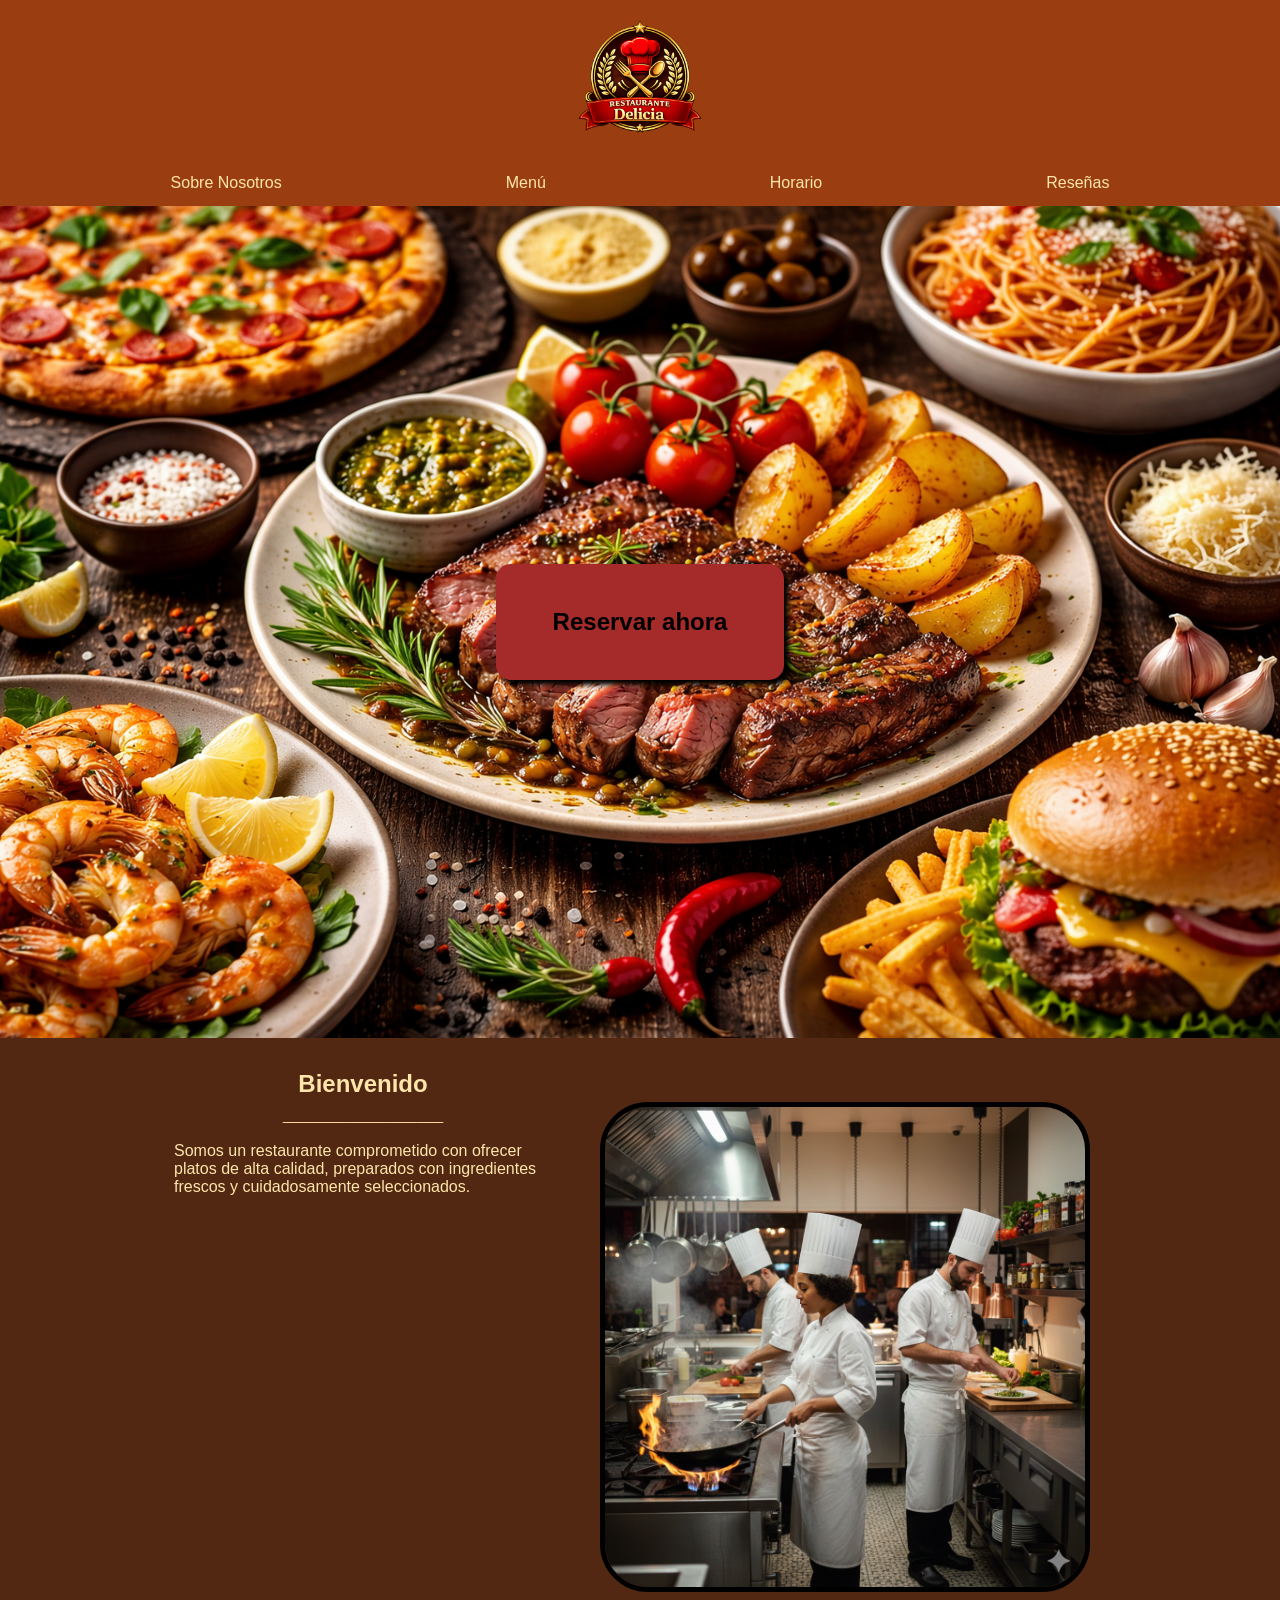
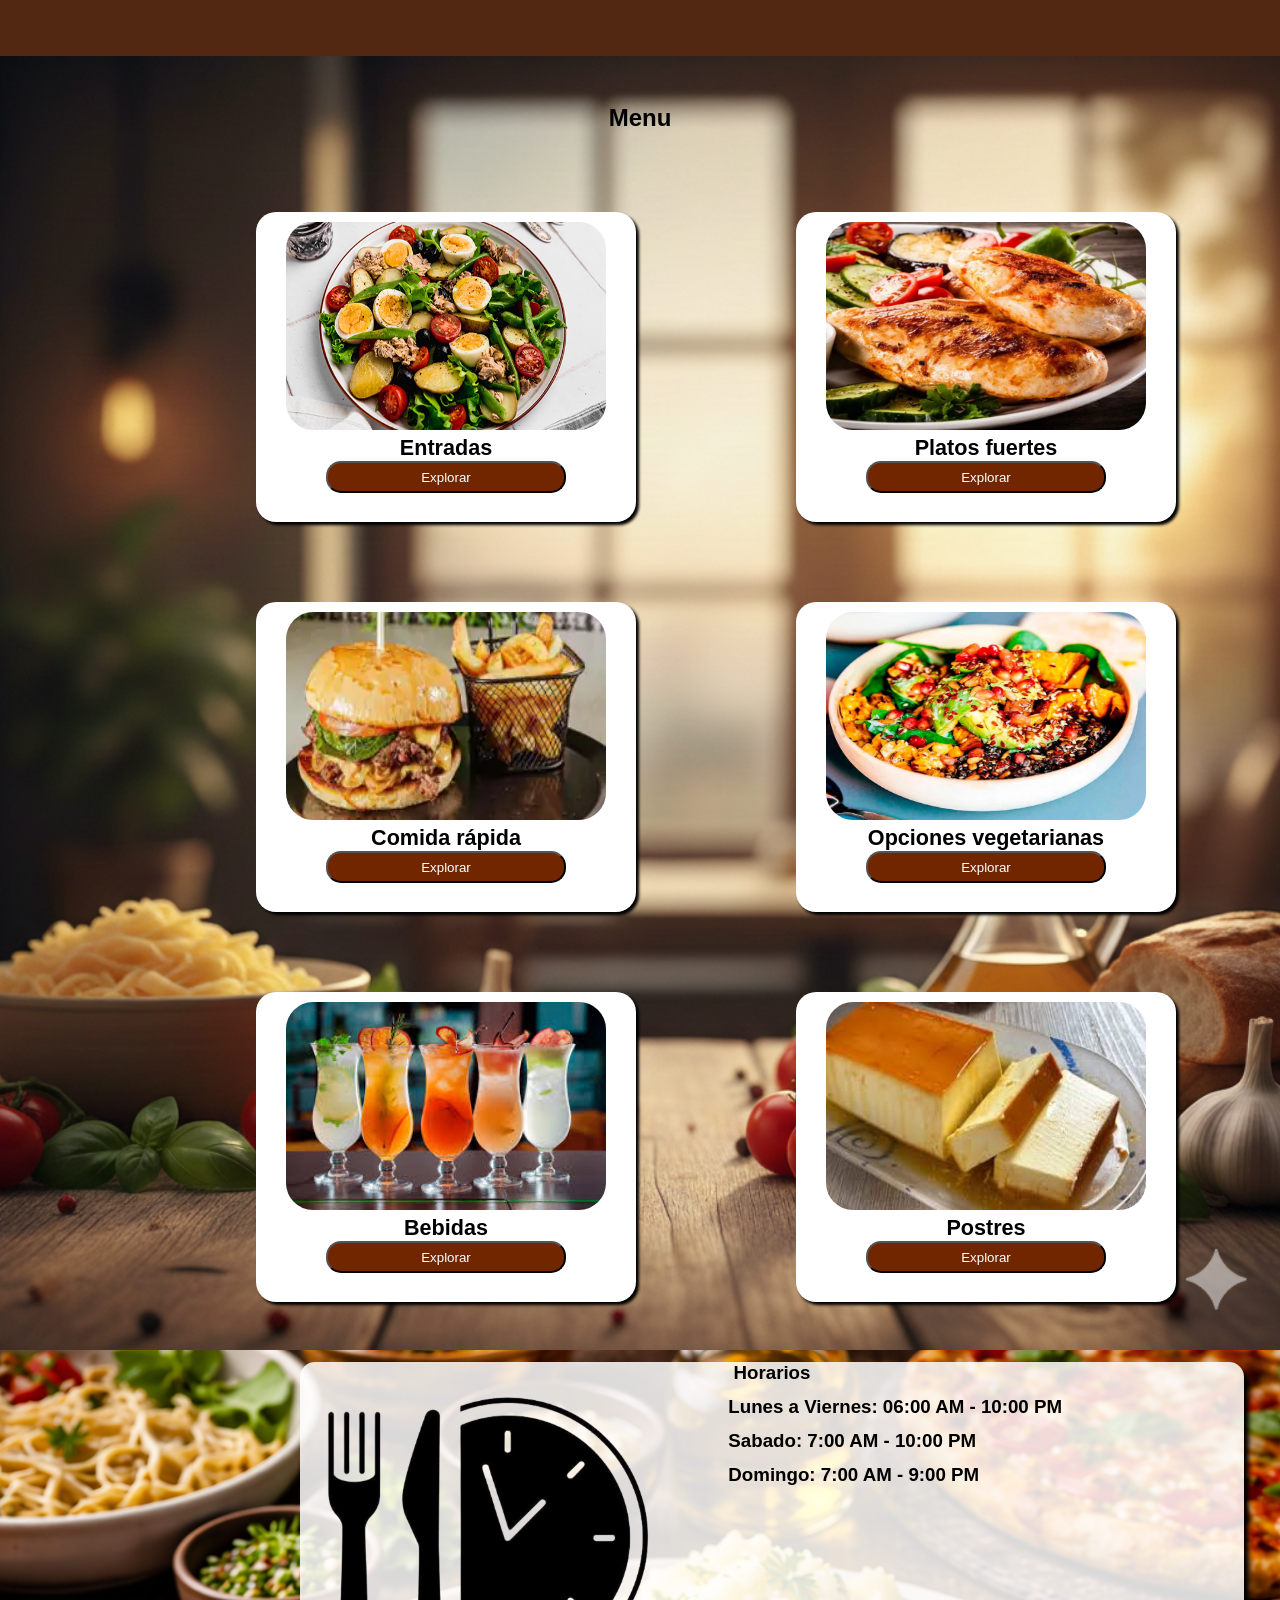
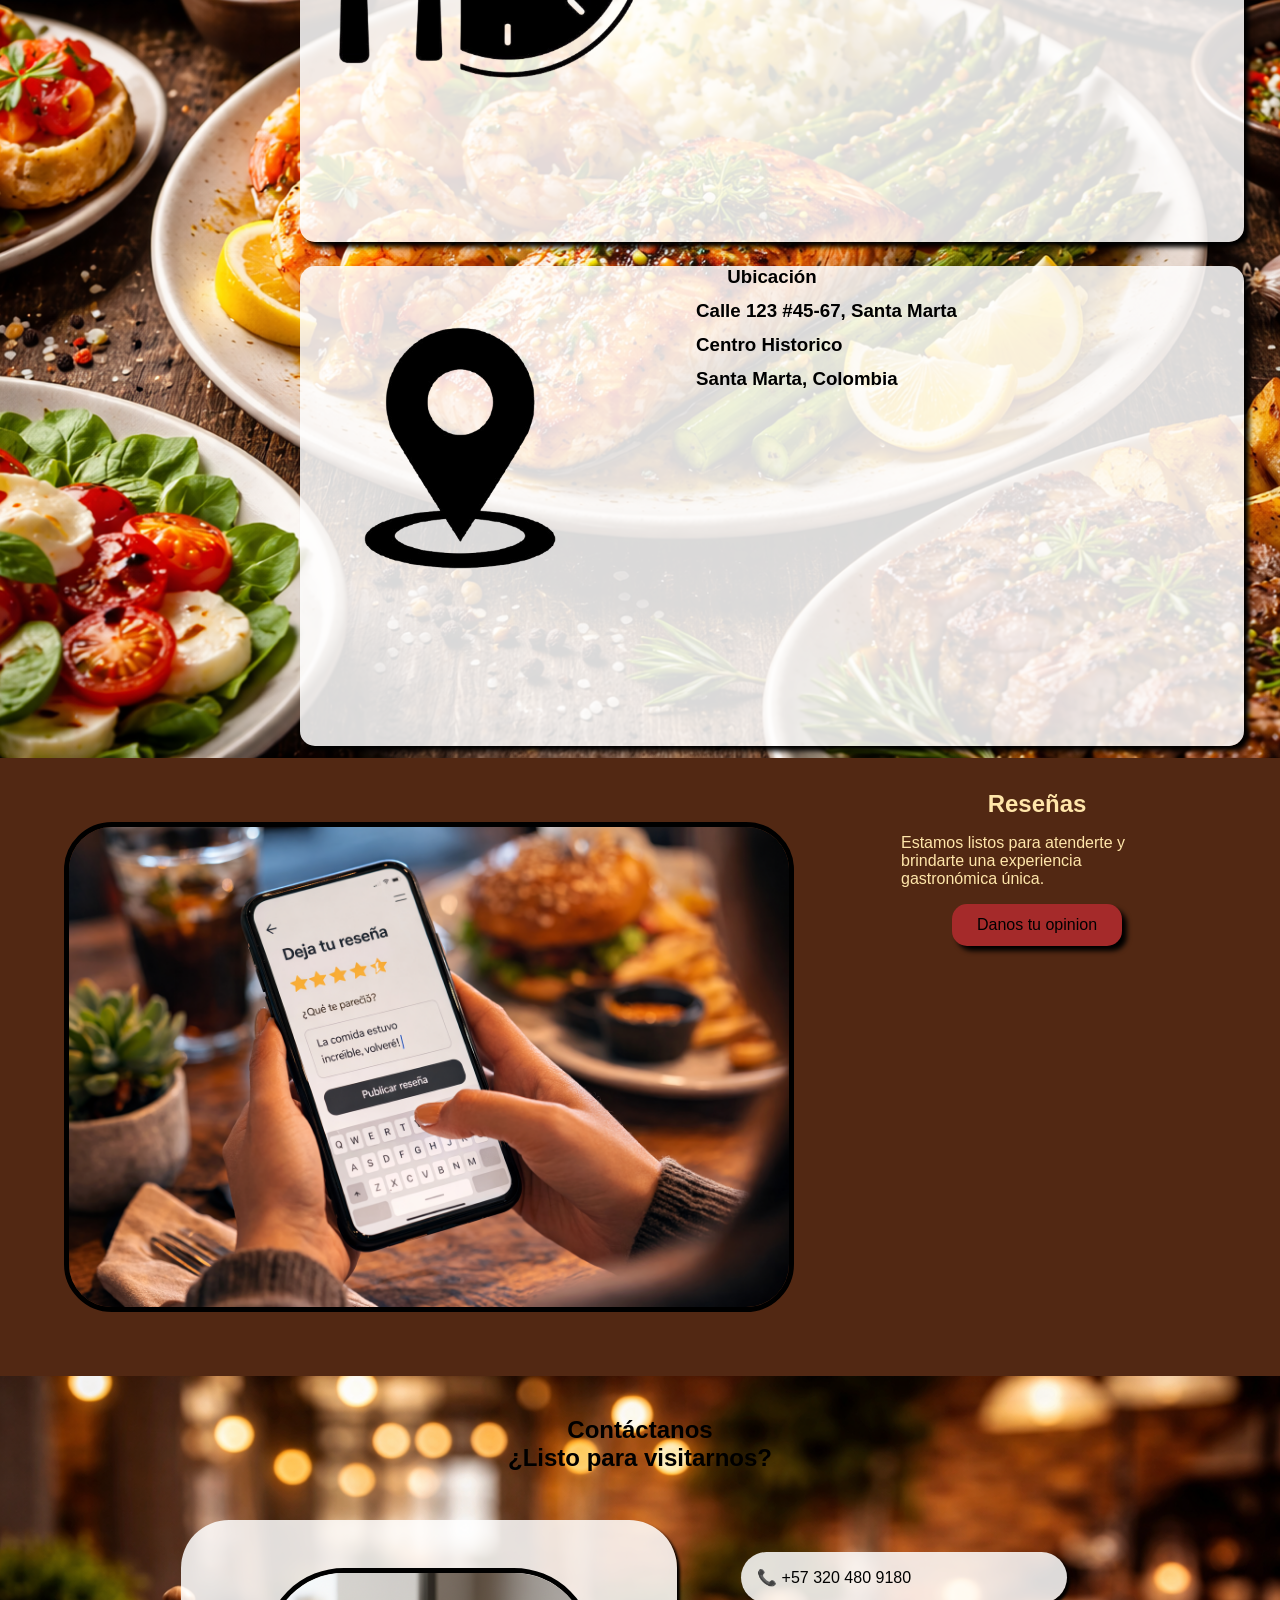
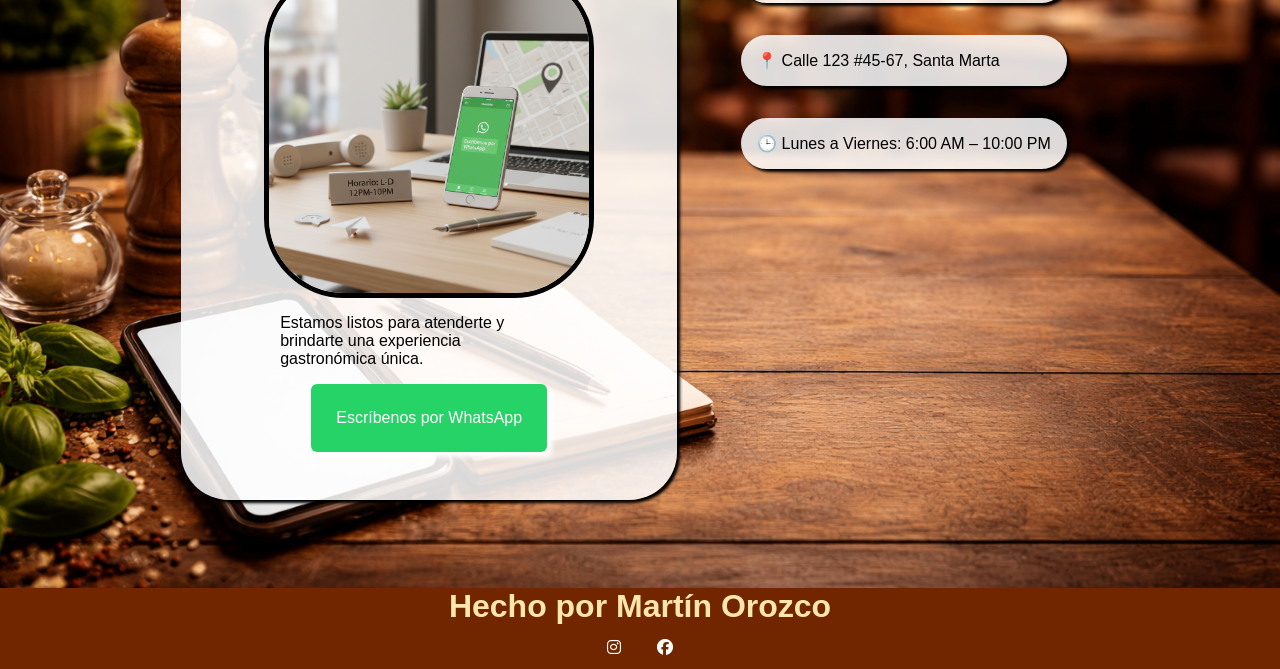
==== commit 02b76ad5: "actualizacion" ====
--- a/index.html
+++ b/index.html
@@ -40,8 +40,6 @@
   <p>
   Somos un restaurante comprometido con ofrecer platos de alta calidad, 
   preparados con ingredientes frescos y cuidadosamente seleccionados.
-  Nuestra pasión por la cocina se refleja en cada receta, combinando
-  tradición y creatividad para brindar una experiencia gastronómica única.
   </p>
 
   </div>
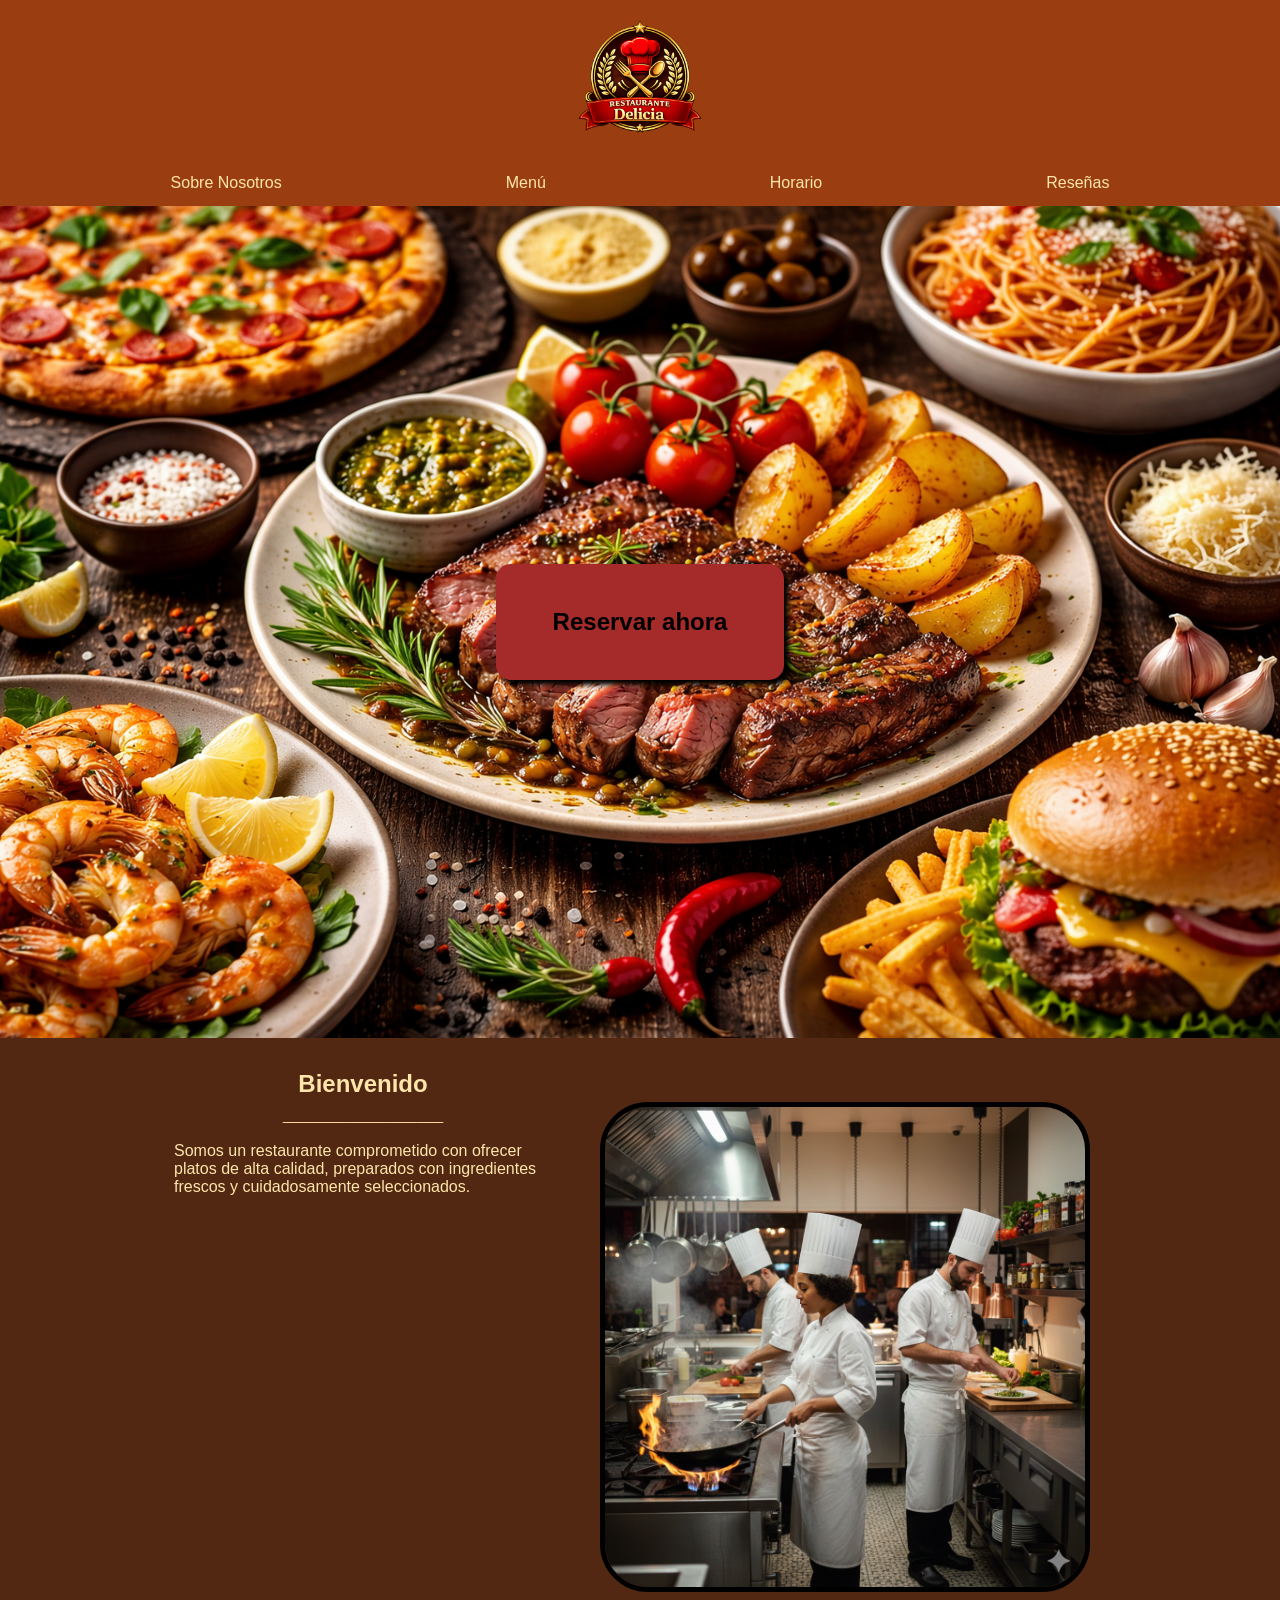
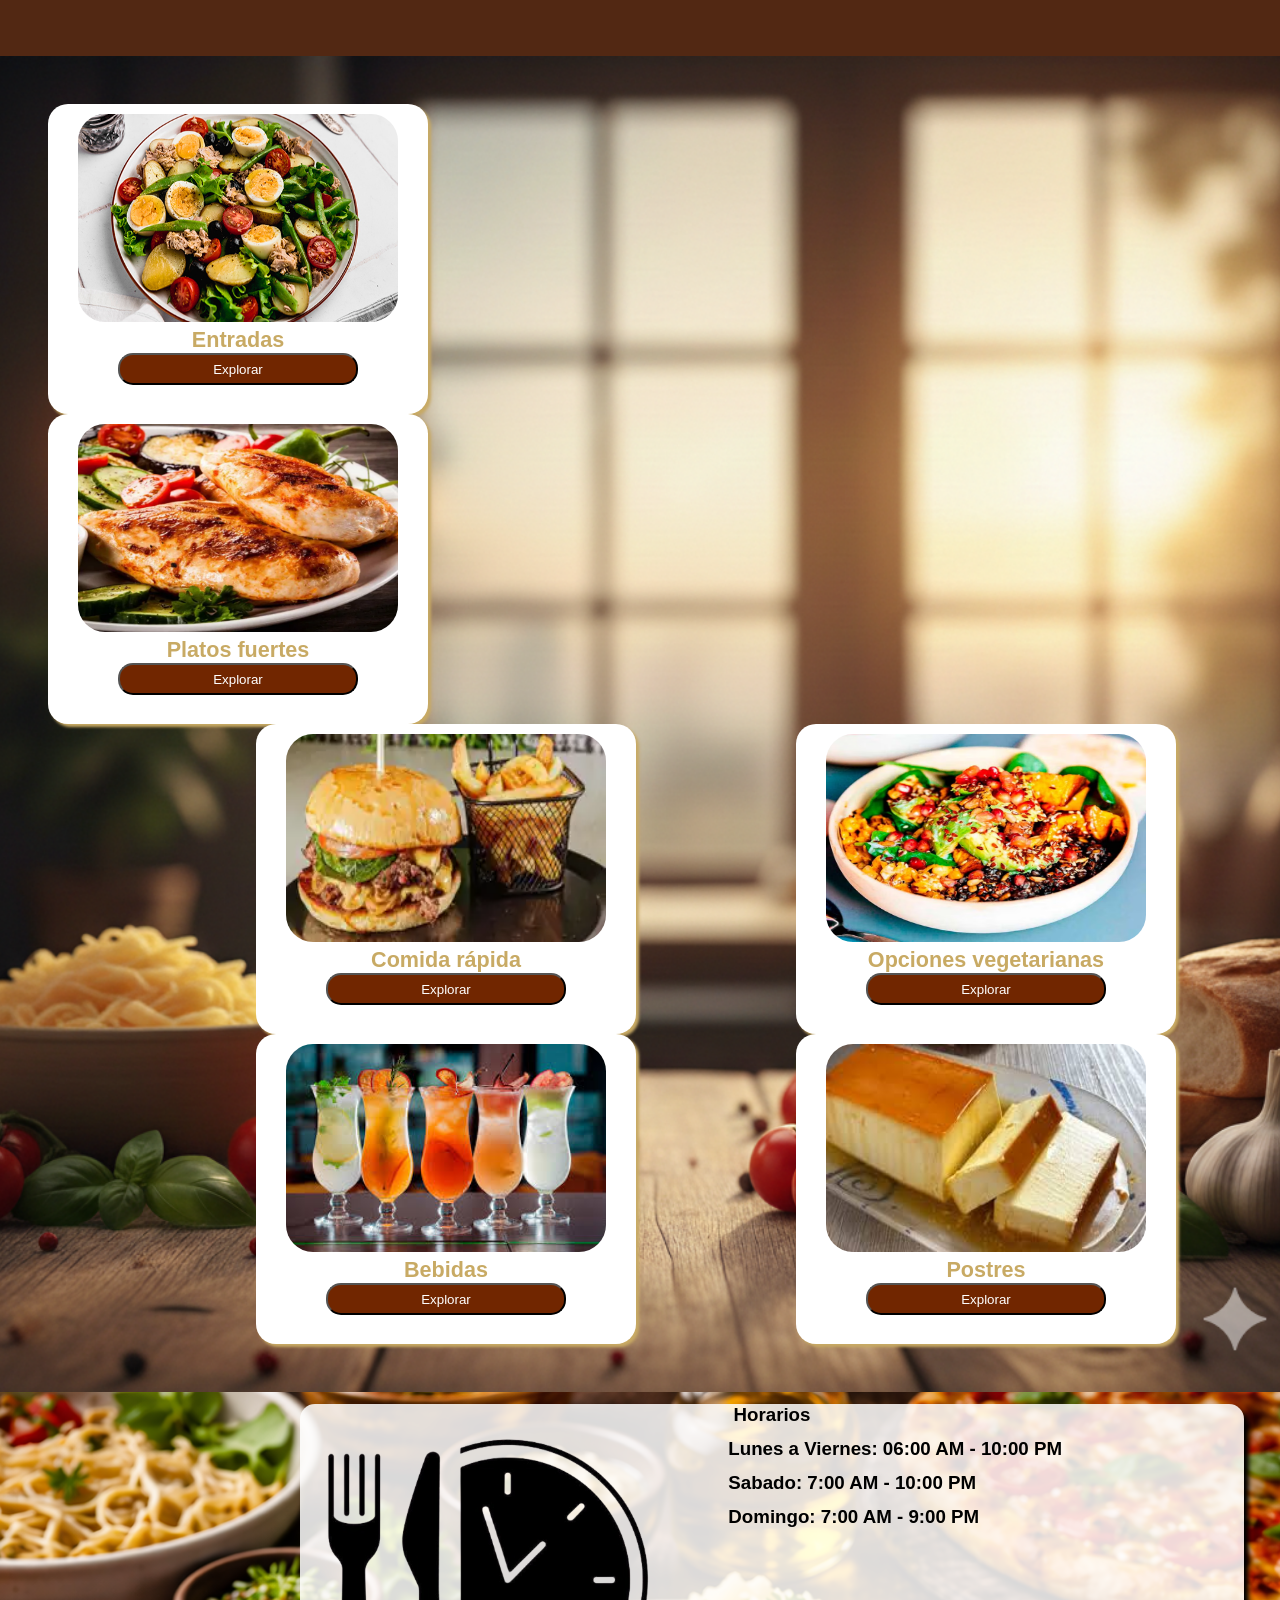
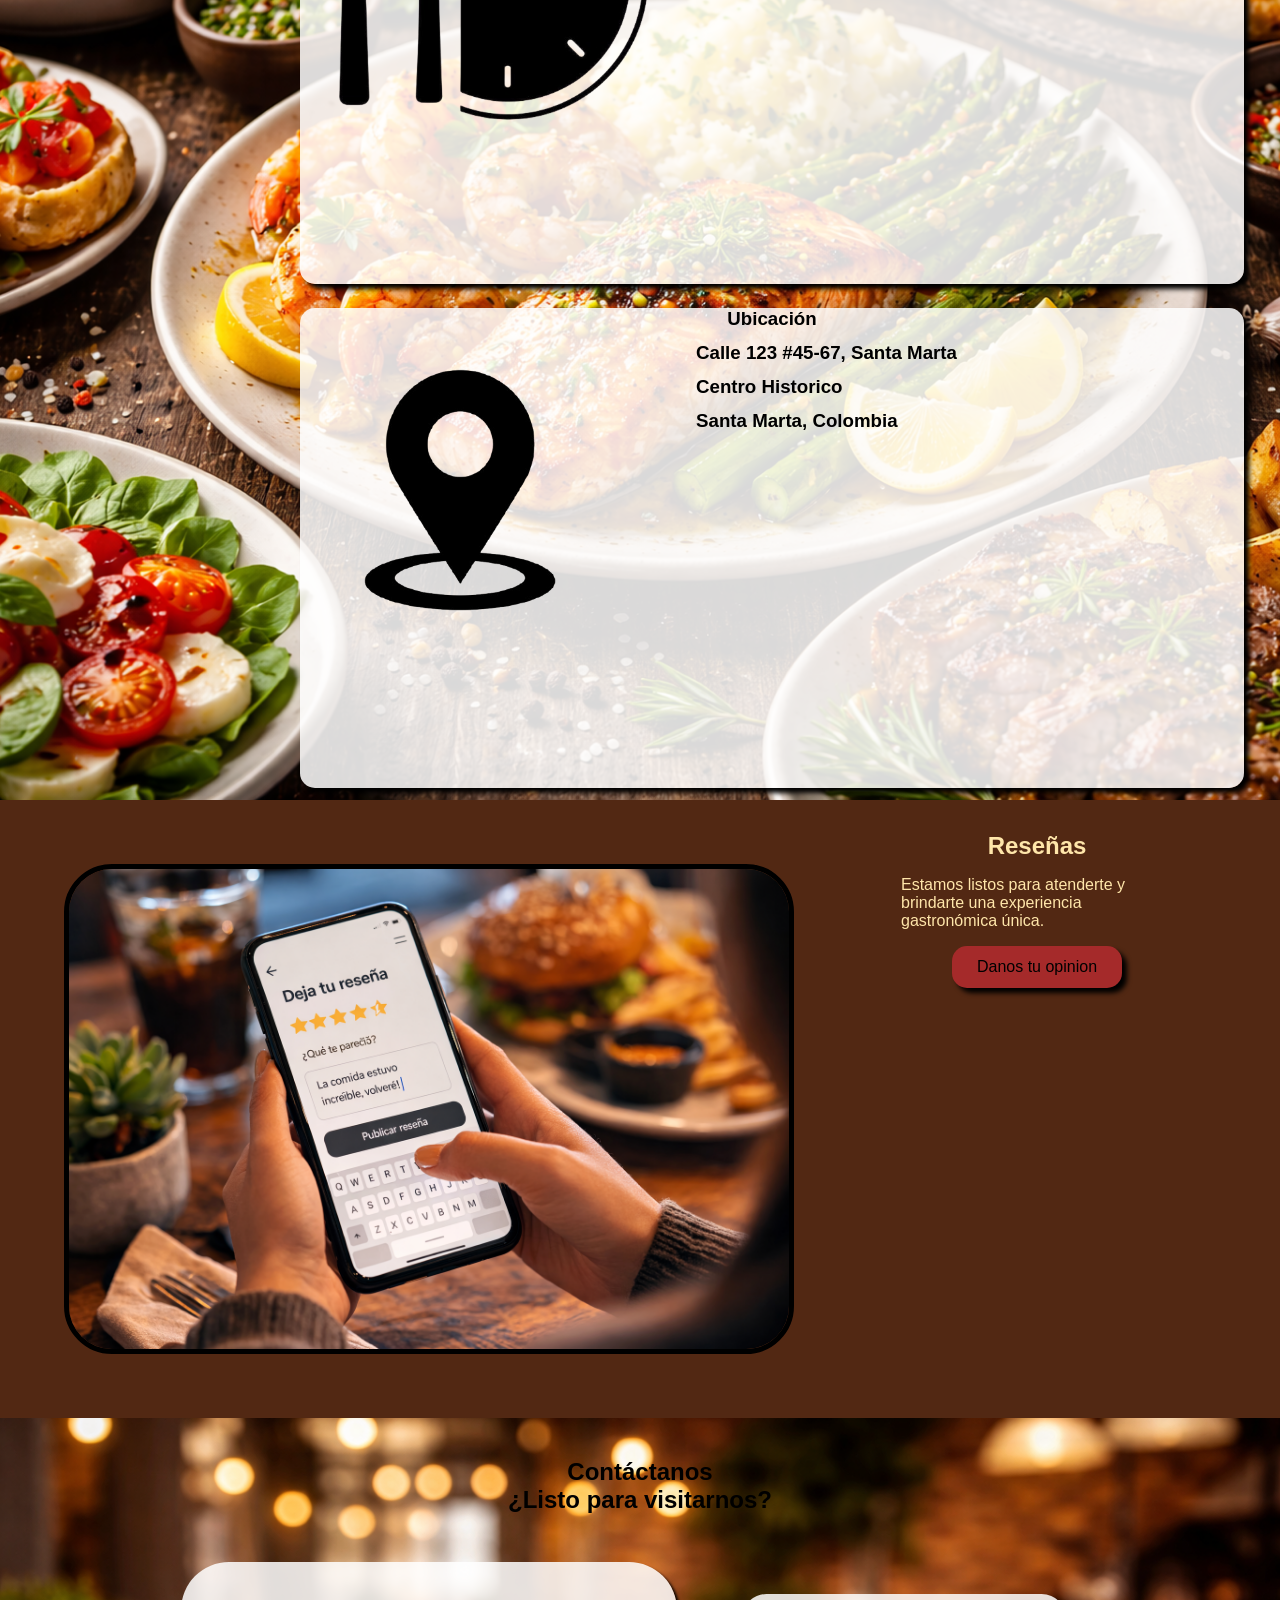
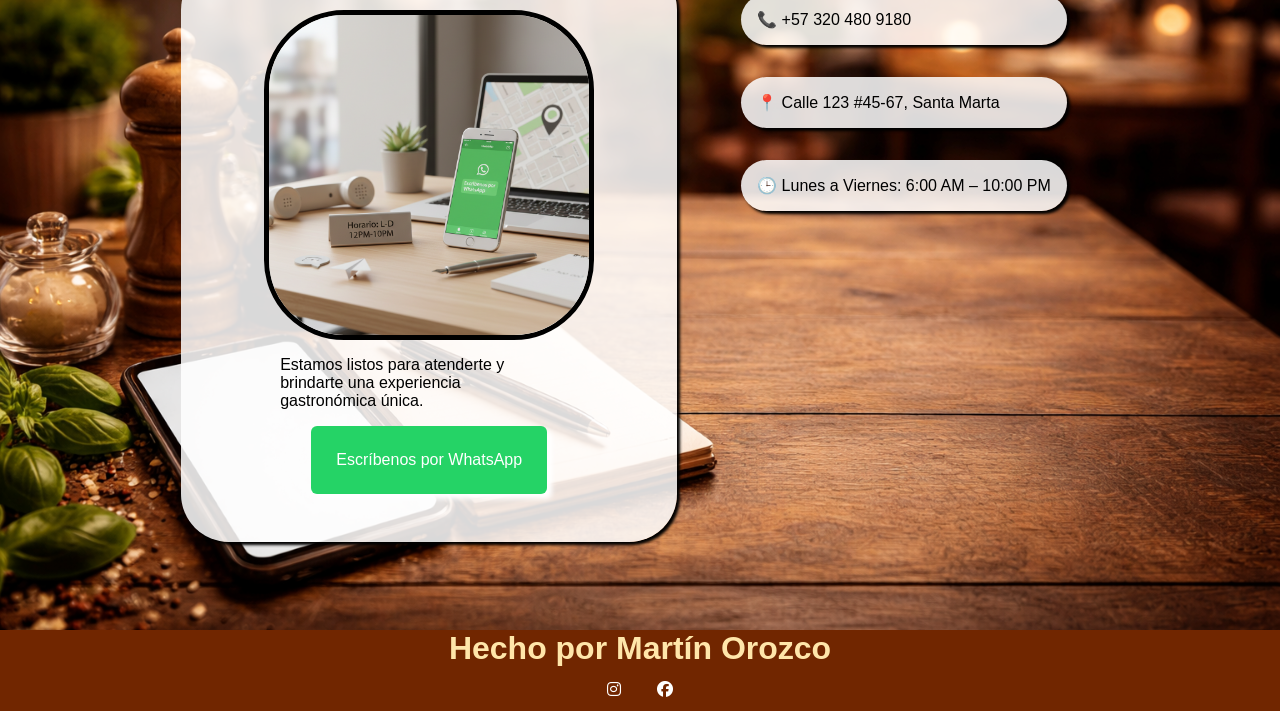
==== commit 3931dc5a: "actualizacion" ====
--- a/index.html
+++ b/index.html
@@ -47,7 +47,7 @@
 </section>
 
 <section class="menu menu_principal" id="menu">
-  <h1>Menu</h1>
+  <h1 style="color: rgb(200, 170, 100);>Menu</h1>
   <div class="comida">
   <div class="mincard">
 <img src="imagenes/Comida entrada.jpg" class="foto" alt="">
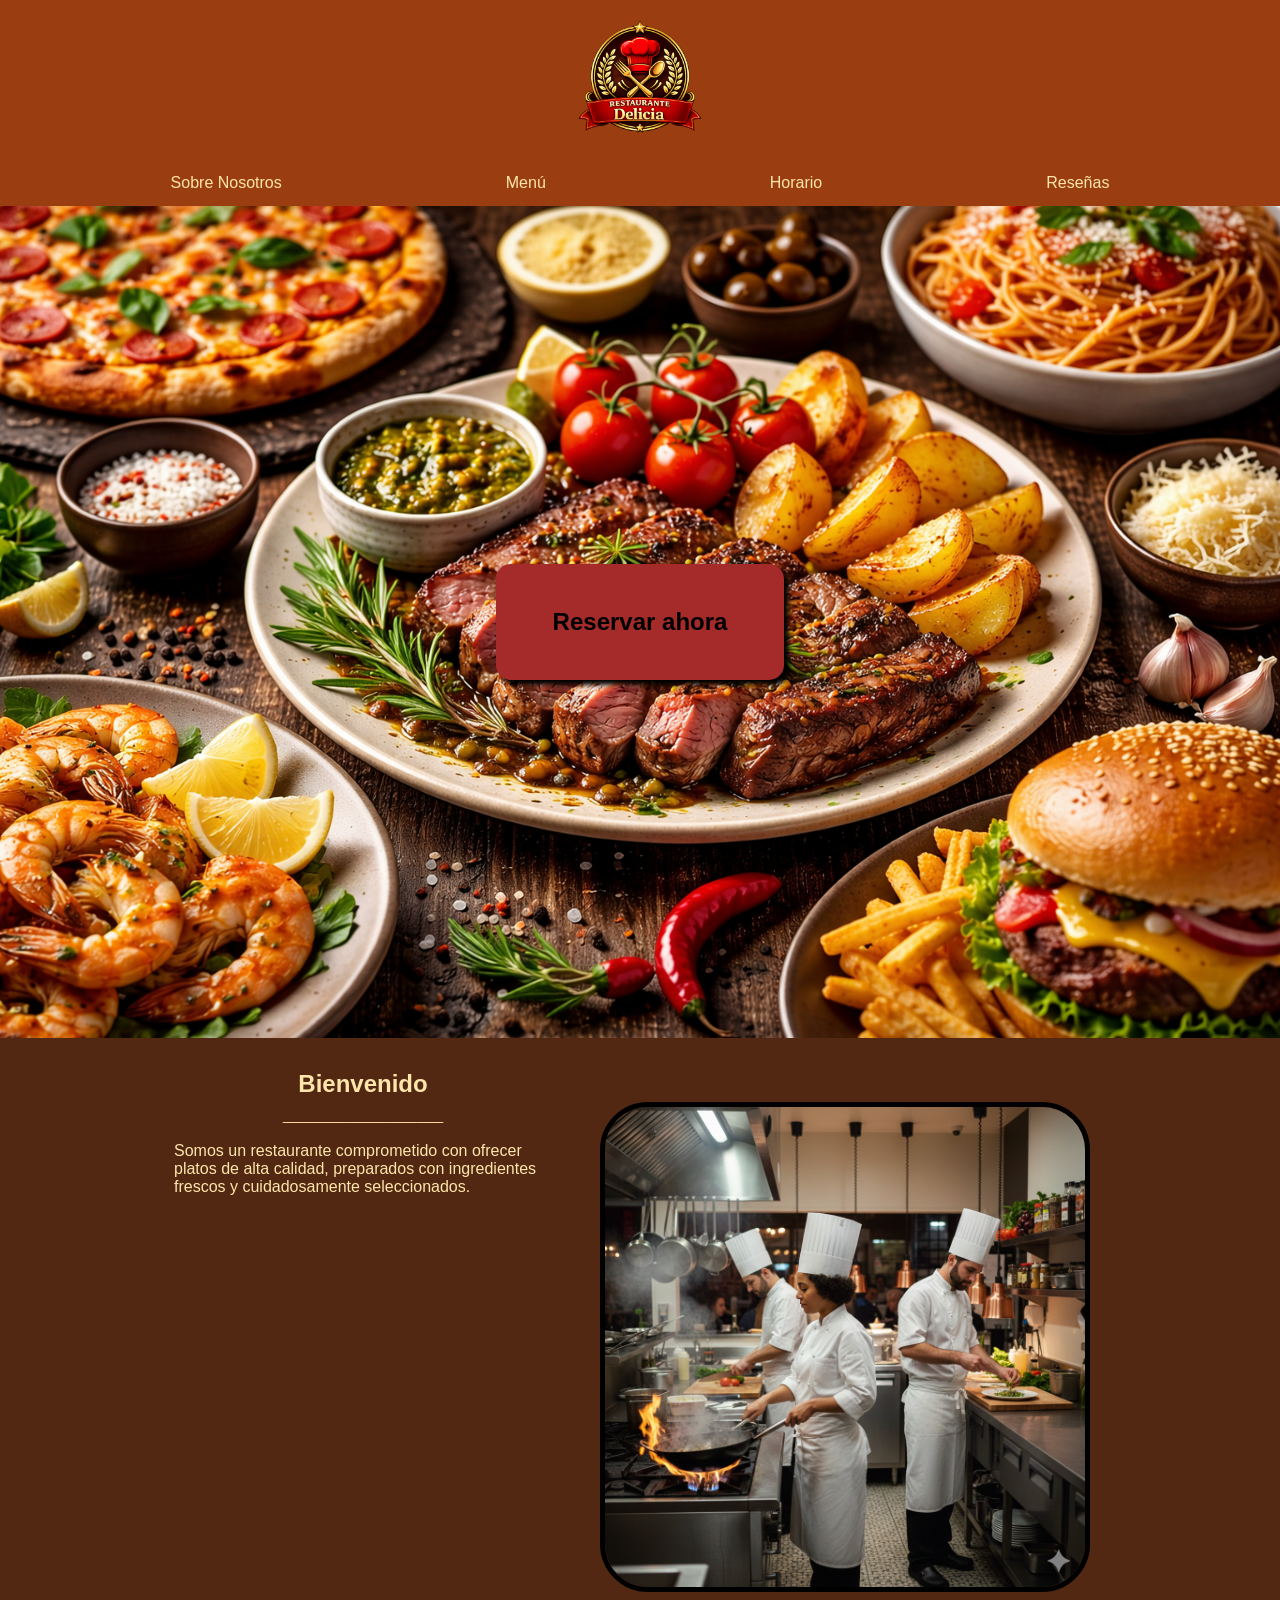
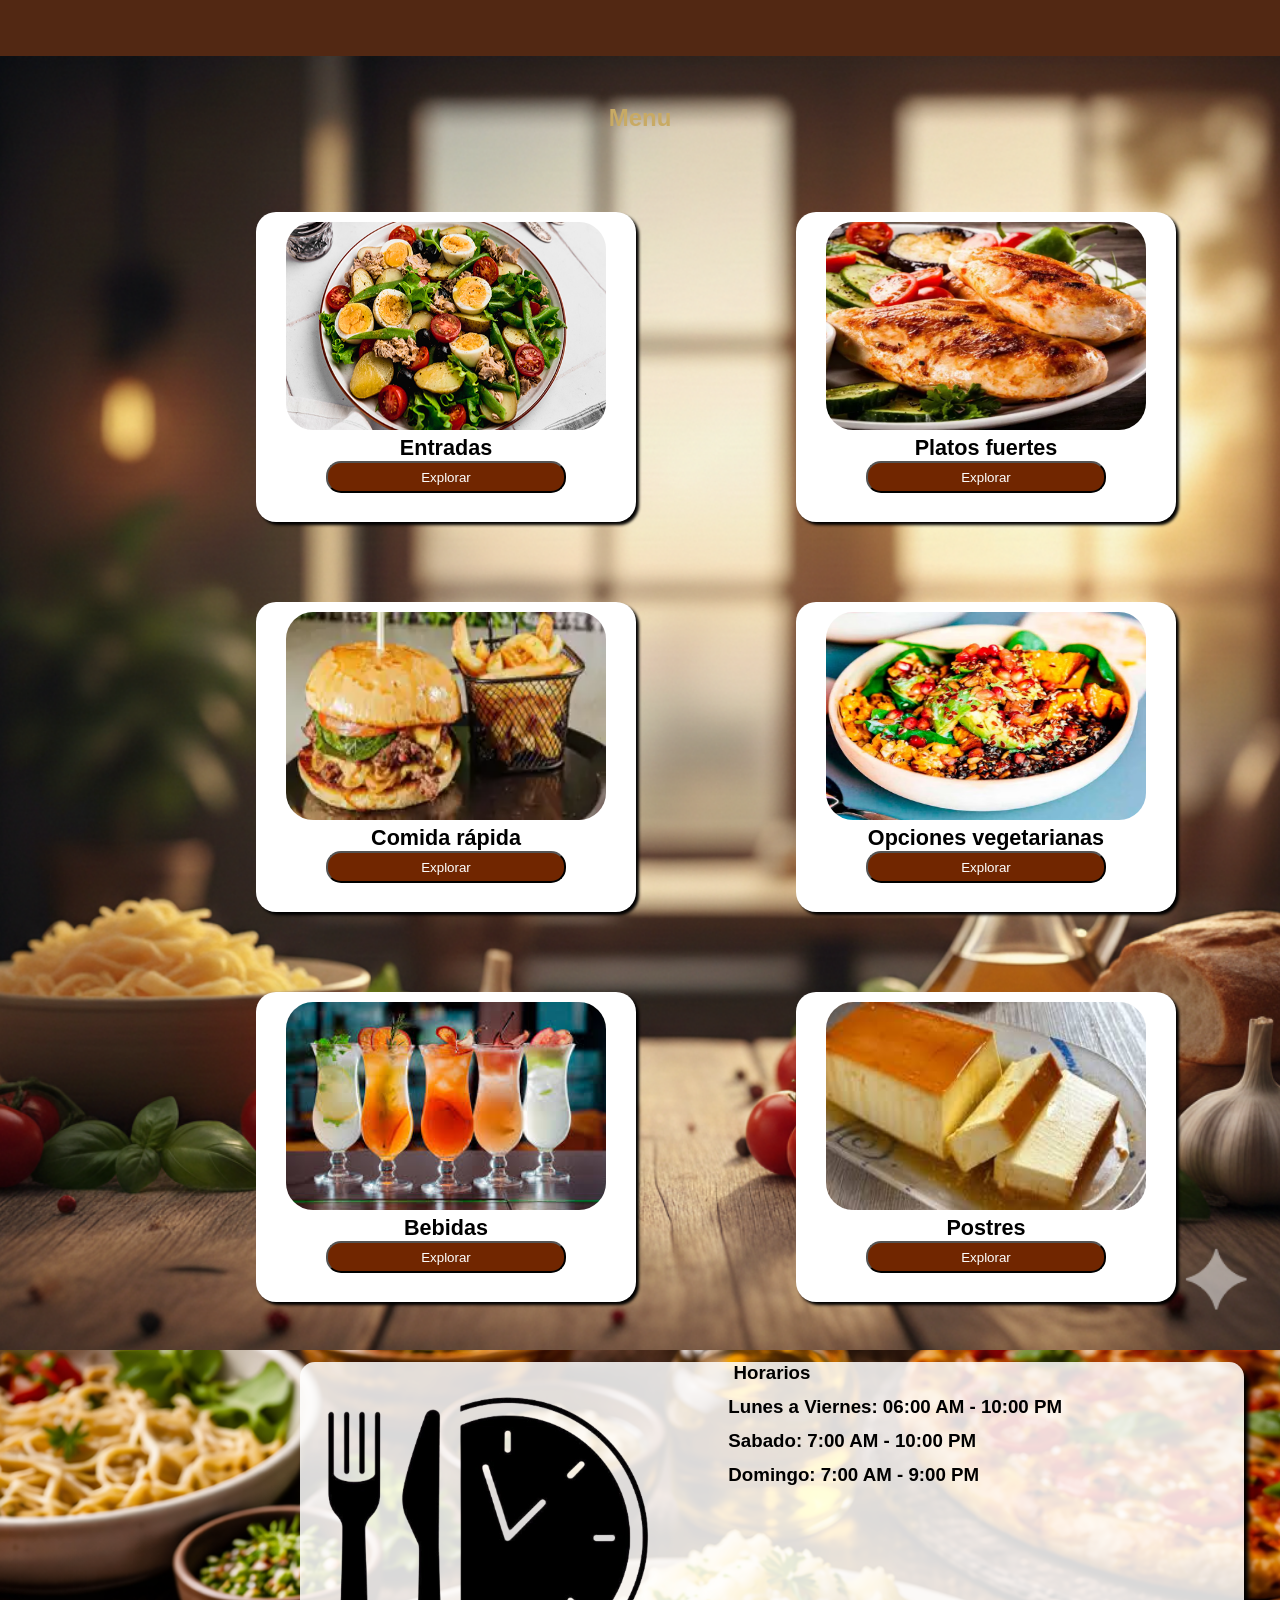
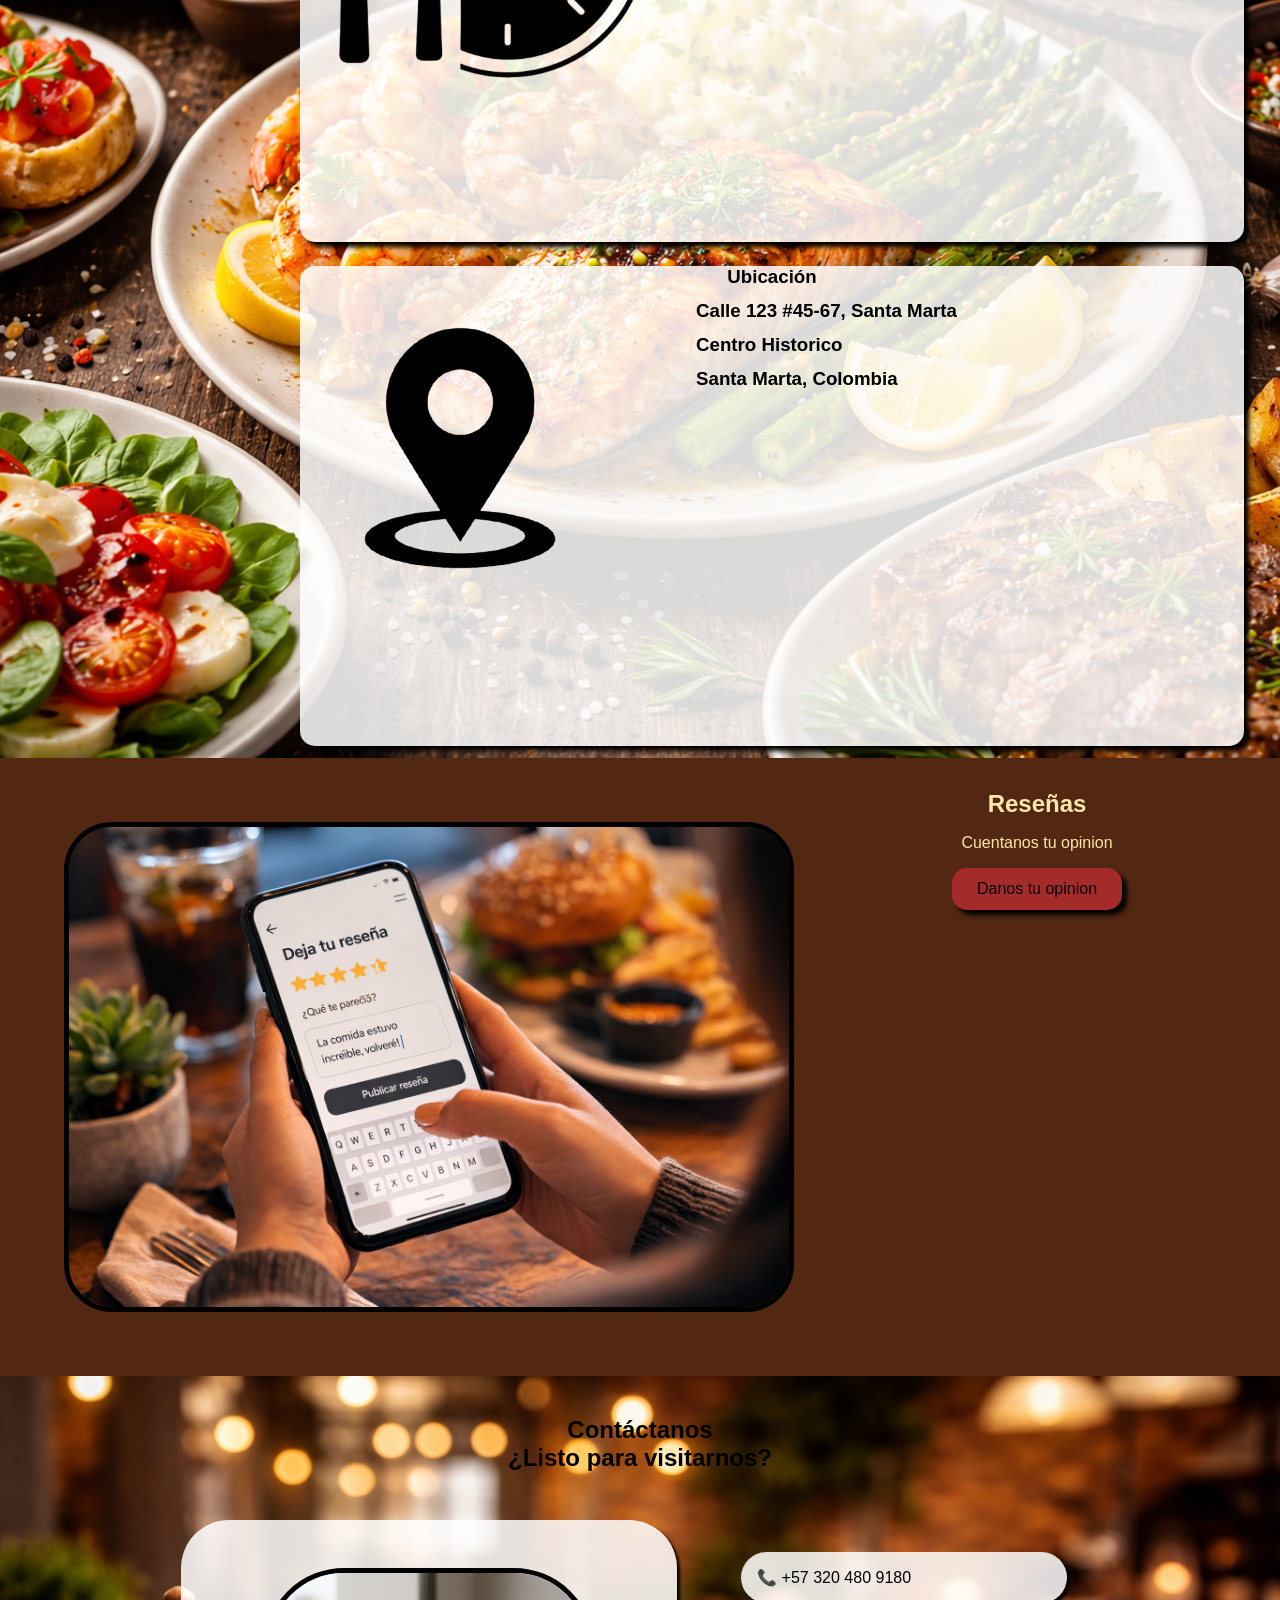
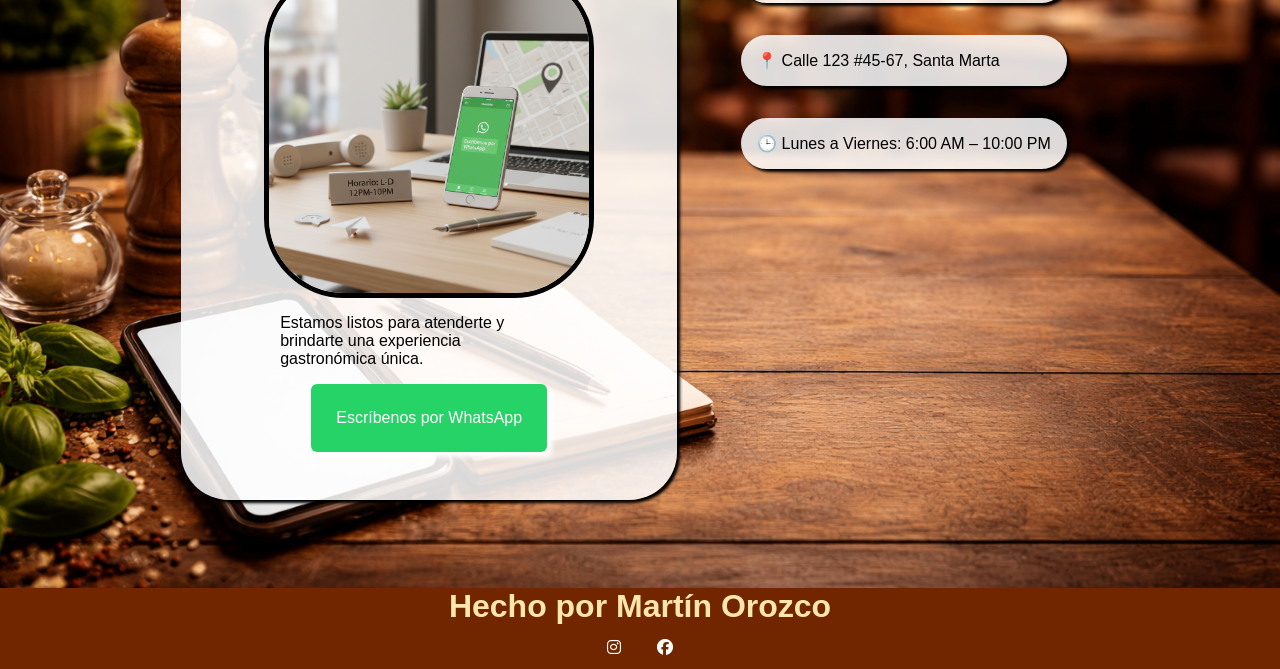
==== commit 556eab98: "actualizacion" ====
--- a/index.html
+++ b/index.html
@@ -40,6 +40,7 @@
   <p>
   Somos un restaurante comprometido con ofrecer platos de alta calidad, 
   preparados con ingredientes frescos y cuidadosamente seleccionados.
+  
   </p>
 
   </div>
@@ -47,7 +48,7 @@
 </section>
 
 <section class="menu menu_principal" id="menu">
-  <h1 style="color: rgb(200, 170, 100);>Menu</h1>
+  <h1 style="color: rgb(200, 170, 100);">Menu</h1>
   <div class="comida">
   <div class="mincard">
 <img src="imagenes/Comida entrada.jpg" class="foto" alt="">
@@ -153,9 +154,10 @@
 
   
 
- <p class="mensaje">
-      Estamos listos para atenderte y brindarte una experiencia gastronómica única.
-    </p>
+  <p>
+Cuentanos tu opinion
+  
+  </p>
   <a href="reseñas.html" class="btn "> Danos tu opinion</a>
   </div>
 </section>
@@ -181,7 +183,7 @@
 
 <section class="contacto">  
   <h1>Contáctanos</h1>
-    <h1>¿Listo para visitarnos?</h1>
+    <h1 >¿Listo para visitarnos?</h1>
 <div id="contacto" class="contact">
   
   <div class="contact-container">
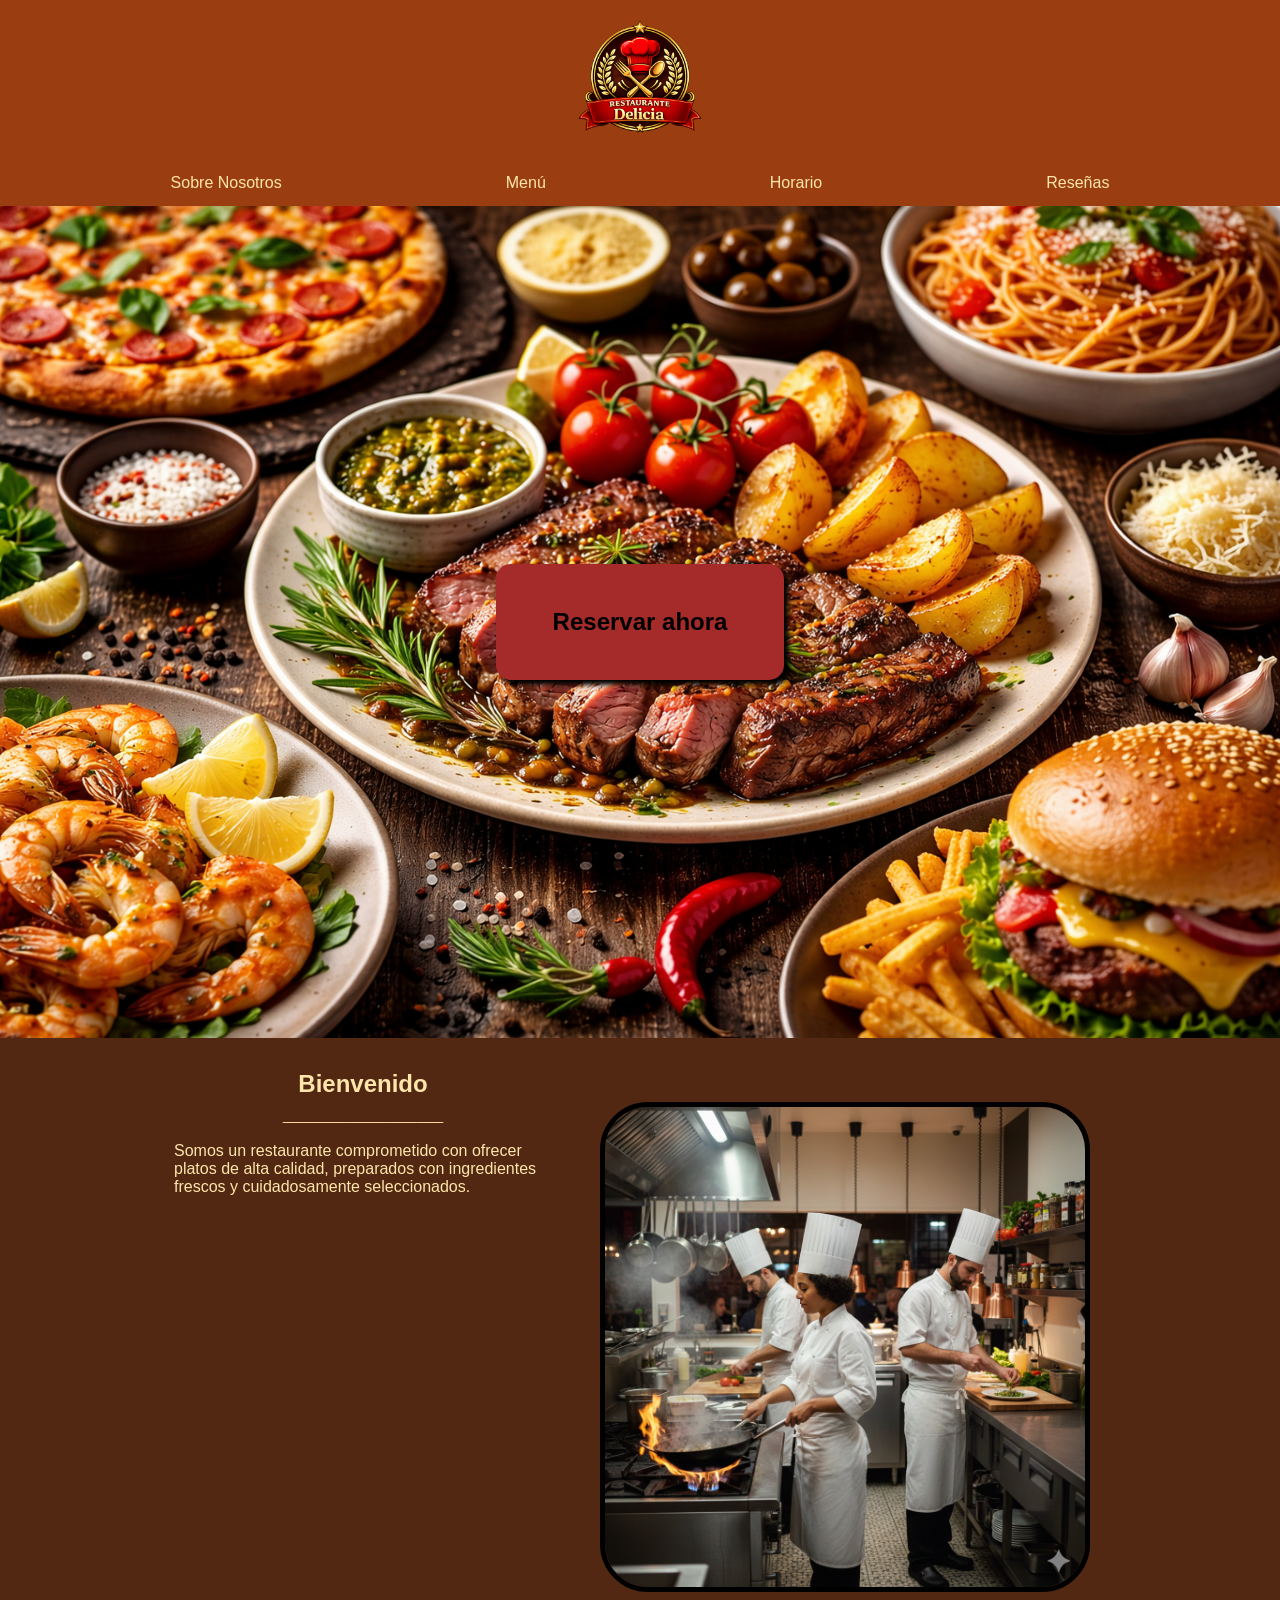
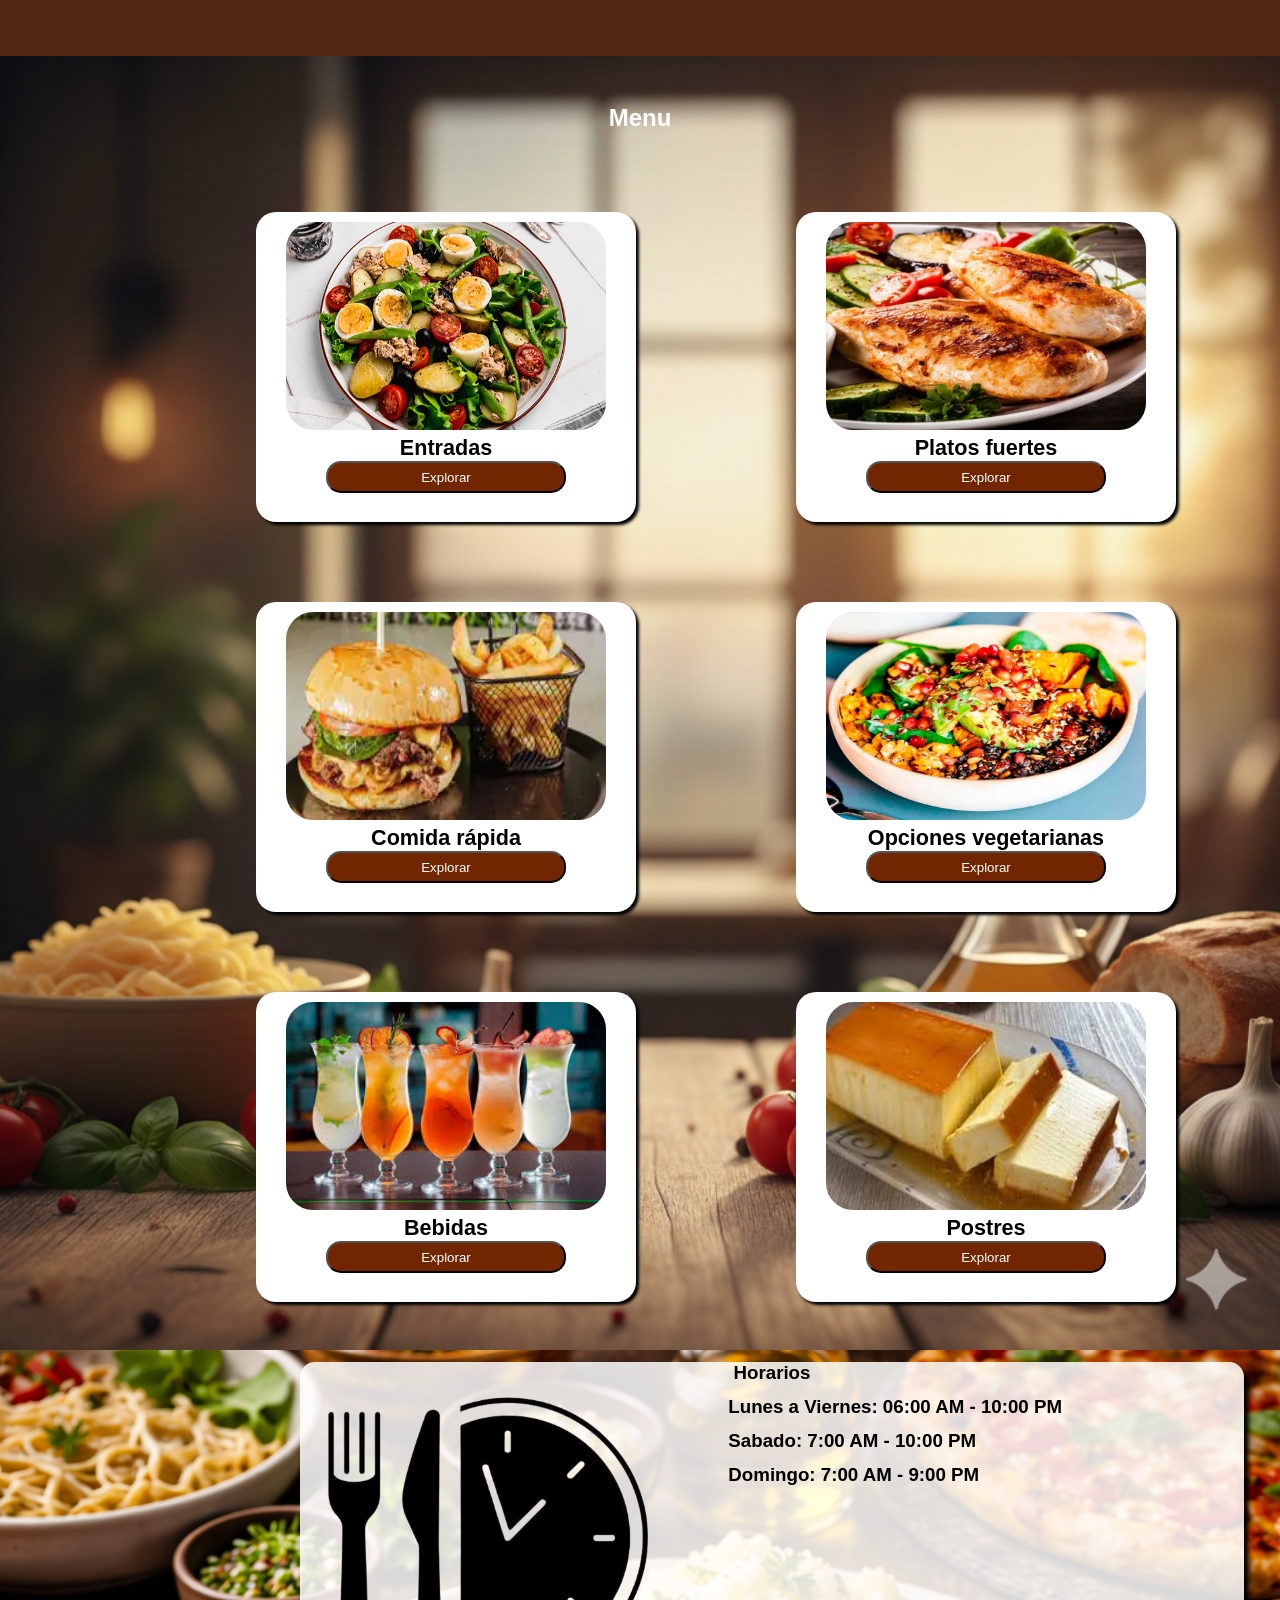
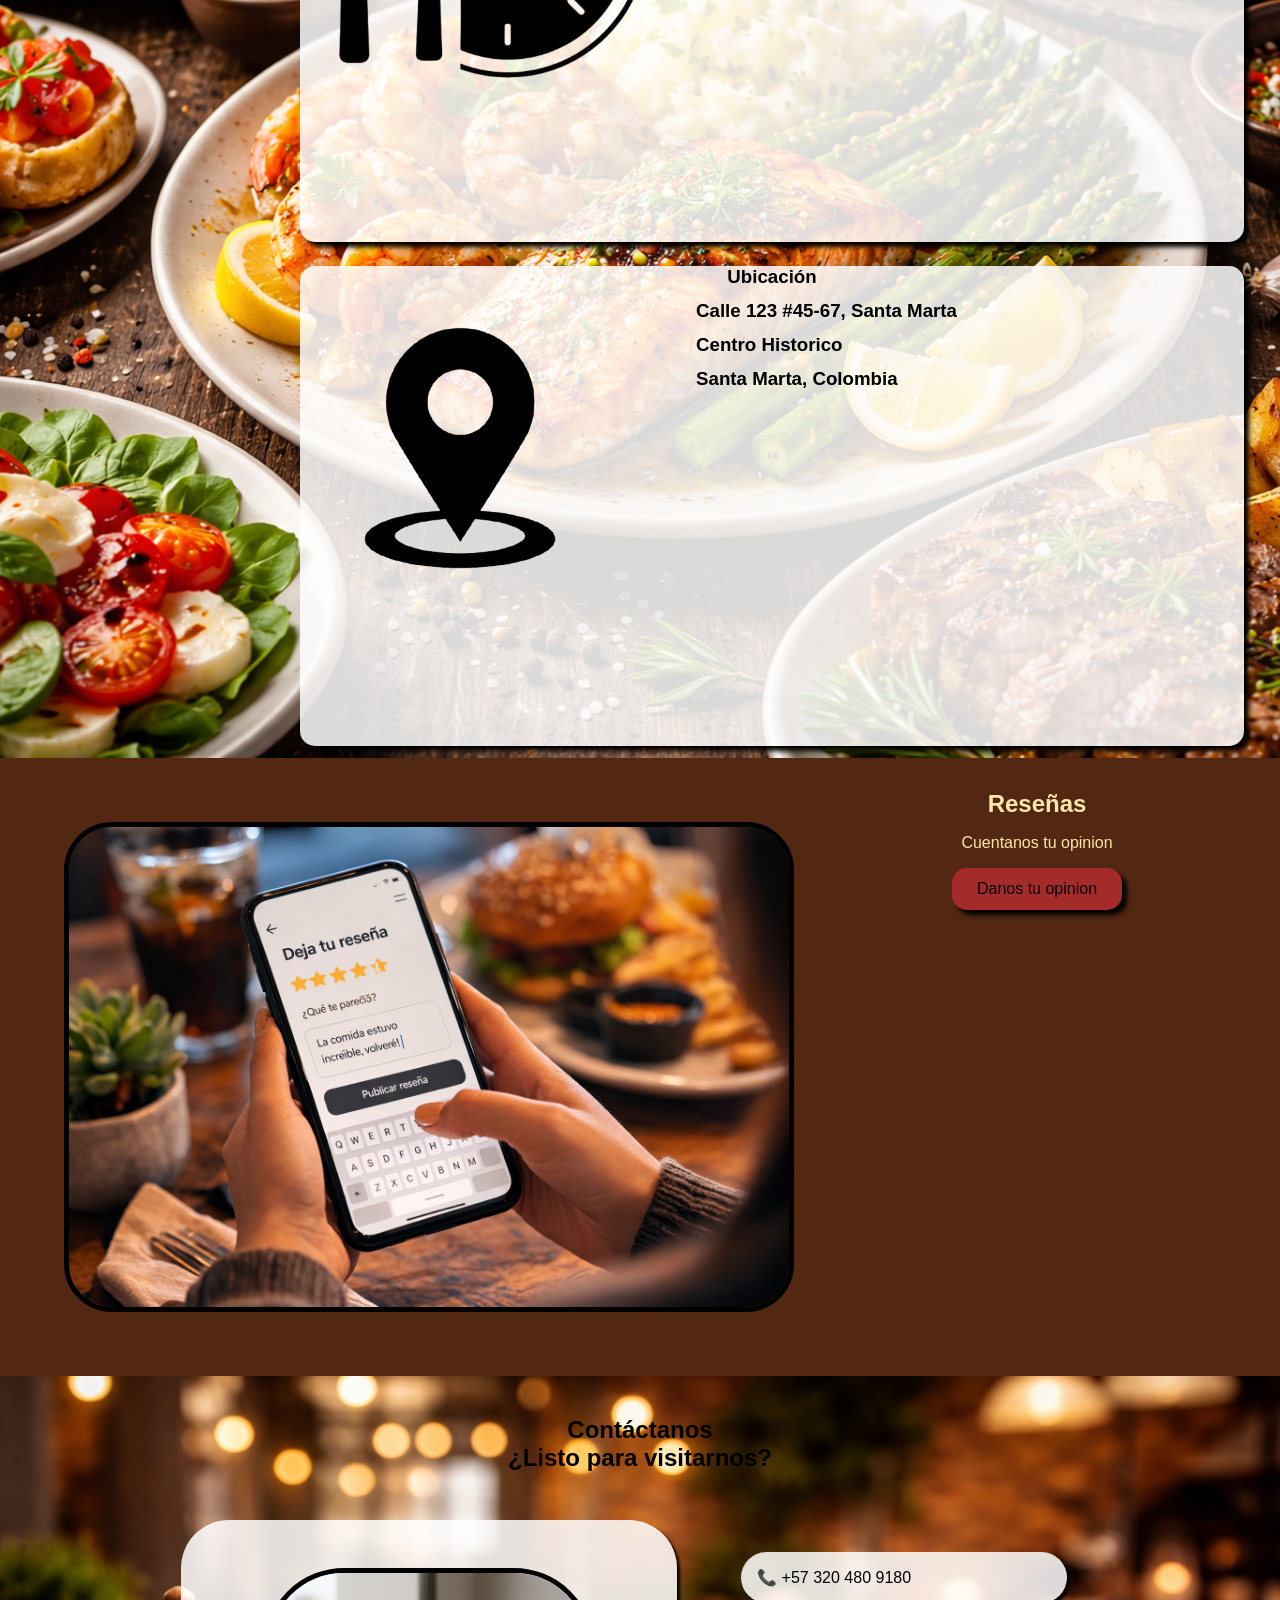
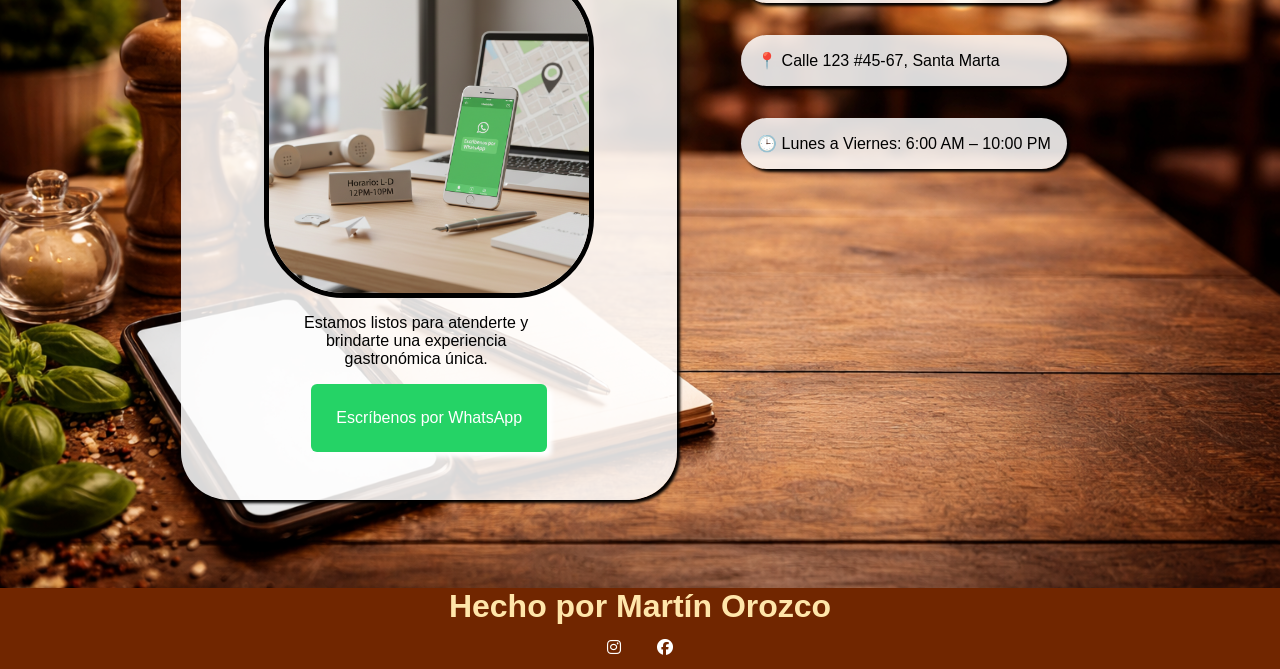
==== commit d9f5f00e: "Add files via upload" ====
--- a/index.html
+++ b/index.html
@@ -48,7 +48,7 @@
 </section>
 
 <section class="menu menu_principal" id="menu">
-  <h1 style="color: rgb(200, 170, 100);">Menu</h1>
+  <h1 style="color: white">Menu</h1>
   <div class="comida">
   <div class="mincard">
 <img src="imagenes/Comida entrada.jpg" class="foto" alt="">
@@ -230,4 +230,4 @@
  <a href="https://www.facebook.com/profile.php?id=61590106241852"> <li class="fa-brands fa-facebook">  </li></a>
 </div>
       </footer>
-</html>
+</html>
--- a/style/style.css
+++ b/style/style.css
@@ -4,8 +4,12 @@
     font-family: Tahoma, Verdana, sans-serif;
     
 }
-
-/* Etiquetas de texto*/
+/*
+html,
+body{
+    overflow-x:hidden;
+}
+ Etiquetas de texto*/
 h1 {
     
     text-align: center;
@@ -30,7 +34,7 @@
 }
 
 p {
-    gap: 2rem;
+    gap: 1px;
     padding: 1rem;
     
 }
@@ -351,6 +355,7 @@
 }
 .mensaje{
     width: 17rem;
+    text-align: center;
 }
 .datos{
     padding-bottom: 12rem;
@@ -506,17 +511,24 @@
 
 /* Contenido del modal */
 .contenido2{
-    display: flex;
-  gap: 30px;
-
-}
-
+    display: grid;
+  gap: 10px;
+  
+
+}
+.datos_nutricional{
+    display: flex;
+    justify-content: center;
+    margin-left: 4rem;
+    gap: 2rem;
+}
 .modal-contenido {
   background-color: #fff;
-  margin: 10% auto;
+  border: 4px solid black;
+  margin: 1% auto;
   padding: 10px;
-  width: 940px;
-  height: 510px;
+  width: 540px;
+  height: 660px;
   display: flex;
   align-items: flex-start;
   justify-content: flex-start;
@@ -524,28 +536,39 @@
   text-align: left;
 }
 .foto-modal {
-    height: 13rem;
-    width: 20rem;
-    border-radius: 2rem;
+    height: 14rem;
+    width: 30rem;
+    border-radius: 1rem;
     border: 5px white solid;
 }
 .displayimg {
     display: grid;
+    align-items: center;
+    justify-content: center;
 }
 /* Botón cerrar */
 .cerrar {
      background-color: rgb(113, 38, 0);
     color: white;
     height: 2rem;
-    width: 15rem;
+    width: 7rem;
       border-radius: 15px;
-  font-size: 20px;
+  font-size: 13px;
   cursor: pointer;
   
 }
-/*.descripcion{
-    text-align: left;
-}*/
+.comprar{
+      background-color: rgb(113, 38, 0);
+    color: white;
+    height: 2rem;
+    width: 7rem;
+      border-radius: 15px;
+  font-size: 13px;
+  cursor: pointer;
+}
+.descripcion{
+   font-size: 15px;
+}
 .info {
      display: flex;
   flex-direction: column;
@@ -562,18 +585,16 @@
   width: 100%;
   text-align: left;
 }
-.comprar{
-      background-color: rgb(113, 38, 0);
-    color: white;
-    height: 2rem;
-    width: 15rem;
-      border-radius: 15px;
-  font-size: 20px;
-  cursor: pointer;
-}
+.Nutricional p{
+    gap: 1rem;
+}
+
 .botones {
     display: flex;
-    gap: 1rem;
+    justify-content: center;
+     width: 100%;
+     gap: 10px;
+   
 }
 .contenido {
     display: flex;
@@ -628,12 +649,23 @@
     margin-right: 2rem;
 }
 .imagenposter {
-    width: 50%;
+    width: 12rem;
     
     height: auto;
     
 }
-
+.modal-contenido {
+  
+  margin: 5% auto;
+  padding: 10px;
+  width: 340px;
+  height: 610px;
+  
+  align-items: flex-start;
+  justify-content: flex-start;
+  border-radius: 8px;
+  text-align: left;
+}
 
 h2{
     font-size: 0.7rem;
@@ -654,7 +686,7 @@
    display: grid;
    padding: 1rem;
     gap: 1rem;
-    align-items: right;
+   padding-left: 10px;
     
  
  
@@ -663,7 +695,7 @@
     display:grid;
    
     gap: 2rem;
-    padding-left: 1rem;
+    padding-left: 10px;
 }
 .card {
     
@@ -684,6 +716,11 @@
 justify-content: center;
 
 
+}
+.displayimg {
+    display: grid;
+    align-items: center;
+    justify-content: center;
 }
 .contenido {
     display: flex;
@@ -728,39 +765,12 @@
 }
 .catalogo {
    display: grid;
-   align-items: center;
-   justify-content: center;
-}
-.modal-contenido {
-  background-color: #fff;
-  margin: 3% auto;
-  padding: 10px;
-  width: 400px;
-  height: 520px;
-  display: flex;
-  align-items: flex-start;
-  justify-content: flex-start;
-  border-radius: 8px;
-  text-align: left;
-}
-.foto-modal {
-    height: 13rem;
-    width: 13rem;
-    border-radius: 2rem;
-    border: 5px white solid;
-}
-.texto-modal {
-      display: flex;
-  flex-direction: column;
-  align-items:right; /* 🔥 esto es lo importante */
-  width: 45%;
-  text-align: left;
-}
-.contenido2{
-    display: flex;
-  gap: 20px;
-
-}
+   align-items: left;
+   justify-content: left;
+   
+  
+}
+
 .comprar{
      
     width: 5rem;
@@ -769,18 +779,25 @@
   cursor: pointer;
 }
 .cerrar {
-     background-color: rgb(113, 38, 0);
-    color: white;
+    
     height: 2rem;
     width: 5rem;
-      border-radius: 15px;
   font-size: 13px;
   cursor: pointer;
   
 }
 .botones {
-    display: flex;
+   display: flex;
     gap: 10px;
+    justify-content: center;
+    width: 100%;
+
+}
+.foto-modal {
+    height: 14rem;
+    width: 20rem;
+    border-radius: 1rem;
+    border: 5px white solid;
 }
 .contenido-reseña {
     
@@ -821,5 +838,5 @@
     text-align: left;
     margin: 2rem;
 }
-}
-
+
+}
